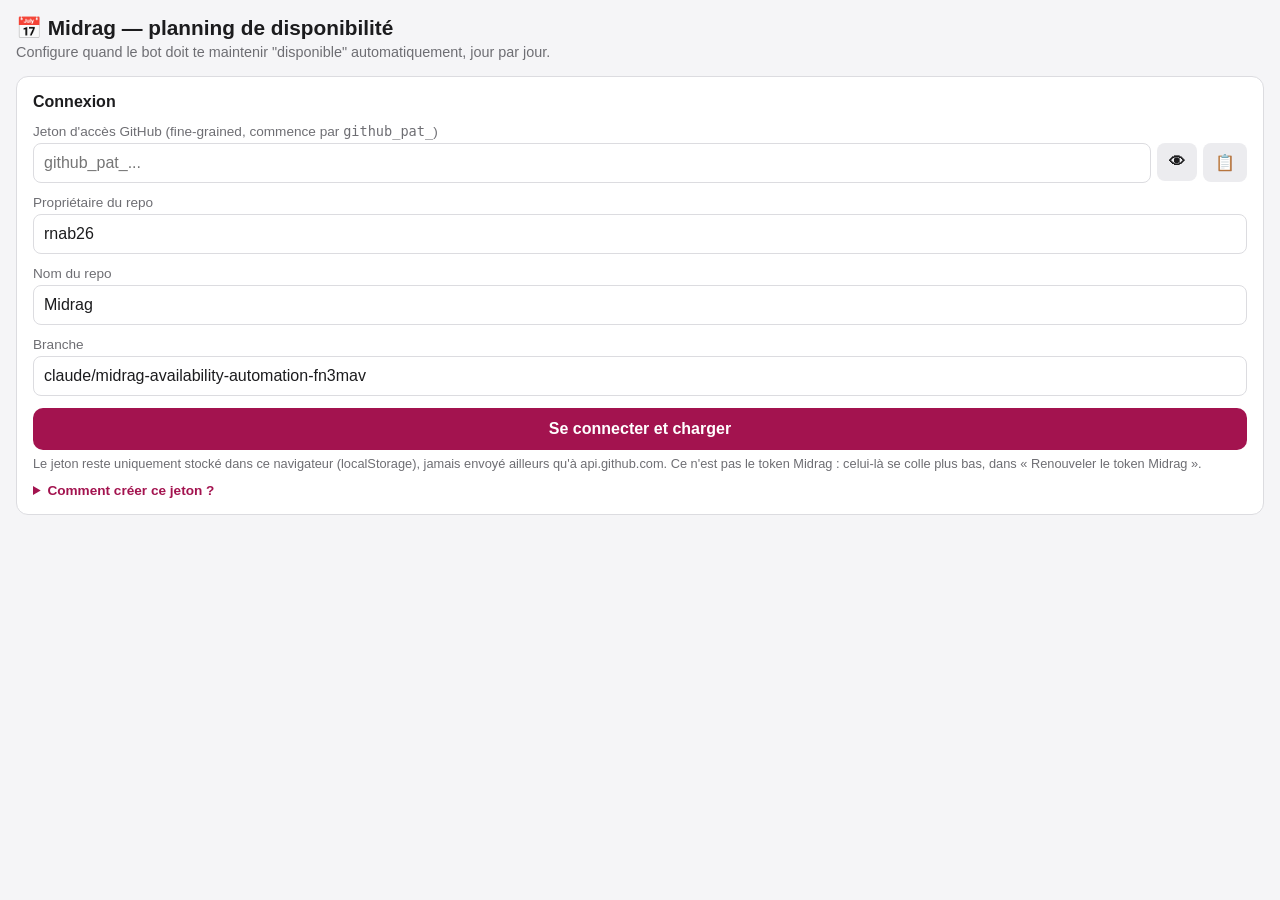
==== docs/index.html @ c4e36874 "Nommer la confusion entre les deux jetons du projet Le token Midrag collé dans le champ du jeton Git" ====
<!doctype html>
<html lang="fr">
<head>
<meta charset="utf-8">
<meta name="viewport" content="width=device-width, initial-scale=1">
<title>Midrag — planning de disponibilité</title>
<style>
  :root {
    --bg: #f5f5f7;
    --card: #ffffff;
    --text: #1c1c1e;
    --muted: #6e6e73;
    --border: #dcdce0;
    --accent: #a3134f;
    --accent-dark: #7d0e3d;
    --ok: #1e7e34;
    --err: #b3261e;
    --today-bg: #fdeef4;
  }
  * { box-sizing: border-box; }
  body {
    margin: 0;
    font-family: -apple-system, BlinkMacSystemFont, "Segoe UI", Roboto, Arial, sans-serif;
    background: var(--bg);
    color: var(--text);
    padding: 16px;
    padding-bottom: 64px;
  }
  h1 {
    font-size: 1.3rem;
    margin: 0 0 4px;
  }
  .sub {
    color: var(--muted);
    font-size: 0.9rem;
    margin-bottom: 16px;
  }
  .card {
    background: var(--card);
    border: 1px solid var(--border);
    border-radius: 12px;
    padding: 16px;
    margin-bottom: 16px;
  }
  .card h2 {
    font-size: 1rem;
    margin: 0 0 12px;
  }
  label {
    display: block;
    font-size: 0.85rem;
    color: var(--muted);
    margin-bottom: 4px;
  }
  input[type=text], input[type=password], input[type=number], select {
    width: 100%;
    padding: 10px;
    border: 1px solid var(--border);
    border-radius: 8px;
    font-size: 1rem;
    margin-bottom: 12px;
    background: #fff;
    color: var(--text);
  }
  .pat-row {
    display: flex;
    gap: 6px;
    align-items: flex-start;
  }
  .pat-row input { flex: 1; margin-bottom: 12px; }
  .pat-btn {
    background: #ececef;
    color: var(--text);
    width: auto;
    padding: 10px 12px;
    border-radius: 8px;
    font-size: 1rem;
    flex-shrink: 0;
  }
  button {
    appearance: none;
    border: none;
    border-radius: 10px;
    padding: 12px 18px;
    font-size: 1rem;
    font-weight: 600;
    cursor: pointer;
  }
  .btn-primary {
    background: var(--accent);
    color: #fff;
    width: 100%;
  }
  .btn-primary:active { background: var(--accent-dark); }
  .btn-secondary {
    background: #ececef;
    color: var(--text);
    width: 100%;
  }
  .btn-primary:disabled, .btn-secondary:disabled {
    opacity: 0.5;
  }
  .date-block {
    border-top: 1px solid var(--border);
    padding: 10px 4px;
  }
  .date-block.today { background: var(--today-bg); border-radius: 8px; }
  .date-label {
    font-weight: 600;
    font-size: 0.9rem;
    margin-bottom: 6px;
  }
  .date-label .badge-today {
    display: inline-block;
    font-size: 0.7rem;
    font-weight: 700;
    color: var(--accent);
    margin-left: 4px;
  }
  .slot-row {
    display: flex;
    flex-wrap: wrap;
    align-items: center;
    gap: 8px;
    margin-bottom: 6px;
  }
  .slot-row select { margin-bottom: 0; padding: 8px; font-size: 0.85rem; flex: 1 1 150px; }
  .slot-row .times { display: none; flex-direction: column; gap: 4px; flex: 1 1 190px; }
  .slot-row .times.active { display: flex; }
  .slot-row .time-inputs { display: flex; gap: 6px; }
  .slot-row .times input[type=time] { width: 100%; padding: 8px; margin-bottom: 0; font-size: 0.85rem; }
  .full-day-label {
    display: flex;
    align-items: center;
    gap: 6px;
    font-size: 0.8rem;
    color: var(--muted);
  }
  .full-day-label input { width: auto; margin: 0; }
  .remove-slot-btn {
    background: none;
    border: none;
    color: var(--muted);
    font-size: 1.1rem;
    padding: 4px 8px;
    width: auto;
  }
  .remove-slot-btn:disabled { visibility: hidden; }
  .add-slot-btn {
    background: none;
    border: 1px dashed var(--border);
    color: var(--accent);
    font-size: 0.8rem;
    padding: 6px 10px;
    width: auto;
    border-radius: 8px;
  }
  .status {
    font-size: 0.9rem;
    margin-top: 10px;
    padding: 10px;
    border-radius: 8px;
    display: none;
  }
  .status.show { display: block; }
  .status.ok { background: #e6f4ea; color: var(--ok); }
  .status.err { background: #fbe9e7; color: var(--err); }
  .status.pending { background: #eef1f3; color: var(--muted); }
  details { font-size: 0.85rem; color: var(--muted); }
  summary { cursor: pointer; color: var(--accent); font-weight: 600; }
  .hint { font-size: 0.8rem; color: var(--muted); margin-top: 6px; margin-bottom: 12px; }
  .state-line {
    display: flex;
    justify-content: space-between;
    align-items: baseline;
    gap: 12px;
    padding: 8px 0;
    border-bottom: 1px solid var(--border);
    font-size: 0.9rem;
  }
  .state-line:last-of-type { border-bottom: none; }
  .state-line .k { color: var(--muted); }
  .state-line .v { font-weight: 600; text-align: right; }
  .v.ok { color: var(--ok); }
  .v.err { color: var(--err); }
  .v.warn { color: #b26a00; }
  .banner {
    background: #fbe9e7;
    color: var(--err);
    border-radius: 8px;
    padding: 12px;
    font-size: 0.9rem;
    margin-bottom: 12px;
  }
  .banner a { color: inherit; }
</style>
</head>
<body>

<h1>📅 Midrag — planning de disponibilité</h1>
<div class="sub">Configure quand le bot doit te maintenir "disponible" automatiquement, jour par jour.</div>

<div class="card" id="auth-card">
  <h2>Connexion</h2>
  <label for="pat">Jeton d'accès GitHub (fine-grained, commence par <code>github_pat_</code>)</label>
  <div class="pat-row">
    <input type="password" id="pat" placeholder="github_pat_..." autocomplete="off">
    <button type="button" class="pat-btn" id="pat-toggle" title="Afficher/masquer">👁</button>
    <button type="button" class="pat-btn" id="pat-copy" title="Copier">📋</button>
  </div>
  <label for="owner">Propriétaire du repo</label>
  <input type="text" id="owner" value="rnab26">
  <label for="repo">Nom du repo</label>
  <input type="text" id="repo" value="Midrag">
  <label for="branch">Branche</label>
  <input type="text" id="branch" value="claude/midrag-availability-automation-fn3mav">
  <div class="hint" id="pat-warning" style="display:none;color:var(--err);"></div>
  <button class="btn-primary" id="connect-btn">Se connecter et charger</button>
  <div class="hint">Le jeton reste uniquement stocké dans ce navigateur (localStorage), jamais envoyé ailleurs qu'à api.github.com. Ce n'est pas le token Midrag : celui-là se colle plus bas, dans « Renouveler le token Midrag ».</div>
  <details>
    <summary>Comment créer ce jeton ?</summary>
    <p>GitHub → ton avatar → Settings → Developer settings → Personal access tokens → Fine-grained tokens → Generate new token.</p>
    <p>Repository access : seulement "Midrag". Permissions, toutes en <strong>Read and write</strong> : <strong>Contents</strong> (planning), <strong>Secrets</strong> (renouvellement du token Midrag), <strong>Actions</strong> (exécutions), <strong>Issues</strong> (état du bot) et <strong>Workflows</strong> (fréquence). Copie le jeton généré et colle-le ici.</p>
    <p>Sur un jeton déjà créé, les permissions se modifient sans changer sa valeur : <a href="https://github.com/settings/personal-access-tokens" target="_blank" rel="noopener">liste des fine-grained tokens</a> → ton jeton → section <em>Repository permissions</em> → <em>Update token</em>.</p>
  </details>
</div>

<div class="card" id="state-card" style="display:none;">
  <h2>État du bot</h2>
  <div id="state-banner" class="banner" style="display:none;"></div>
  <div class="state-line"><span class="k">Dernière exécution</span><span class="v" id="state-run">…</span></div>
  <div class="state-line"><span class="k">Token Midrag</span><span class="v" id="state-token">…</span></div>
  <button class="btn-secondary" id="refresh-state-btn" style="margin-top:12px;">Rafraîchir l'état</button>
</div>

<div class="card" id="token-card" style="display:none;">
  <h2>Renouveler le token Midrag</h2>
  <div class="hint" style="margin-top:0;">Le token Midrag dure quelques semaines. Quand il expire, le bot s'arrête de lui-même et ouvre une alerte. Colle ici le token frais : il est chiffré dans ce navigateur puis envoyé directement dans le secret GitHub — il n'est jamais écrit dans le repo, ni conservé sur cette page.</div>
  <label for="midrag-token">Nouveau token Midrag</label>
  <div class="pat-row">
    <input type="password" id="midrag-token" placeholder="eyJhbGciOi..." autocomplete="off">
    <button type="button" class="pat-btn" id="midrag-token-toggle" title="Afficher/masquer">👁</button>
  </div>
  <div class="hint" id="midrag-token-preview"></div>
  <button class="btn-primary" id="save-token-btn">Enregistrer le token et tester</button>
  <div class="hint" style="margin-top:10px;">Pas de token sous la main ? <a href="token.html">Récupérer un token depuis ton téléphone</a> — sans outils développeur.</div>
  <details>
    <summary>Où trouver ce token ?</summary>
    <p>Le plus simple, surtout au téléphone : <a href="token.html">la page de récupération</a>. Elle installe un favori qui rejoue la connexion Midrag (identifiants + code reçu par SMS) directement dans le site, et t'affiche le token.</p>
    <p>À la main : connecte-toi sur <strong>bizn.midrag.co.il</strong> (téléphone + n° d'entreprise + code SMS) avec les outils développeur ouverts (F12) → onglet <em>Network</em>, filtre <em>Fetch/XHR</em> → requête <code>Token</code> → onglet <em>Response</em> → copie la valeur de <code>data.token</code> (elle commence par <code>eyJ</code>). Procédure détaillée dans le README.</p>
    <p>Le jeton GitHub ci-dessus doit avoir la permission <strong>Secrets: Read and write</strong> pour que ce bouton fonctionne, et <strong>Issues: Read and write</strong> + <strong>Actions: Read and write</strong> pour l'état ci-dessus.</p>
  </details>
  <div class="status" id="token-status"></div>
</div>

<div class="card" id="schedule-card" style="display:none;">
  <h2>Calendrier de disponibilité</h2>
  <div class="hint" style="margin-top:0;">Tu peux ajouter plusieurs créneaux sur une même journée (ex: 10h-14h puis 18h-21h) avec "+ Ajouter un créneau". En dehors des créneaux configurés, le bot ne touche à rien — Midrag applique alors sa propre expiration automatique (voir l'explication dans le chat).</div>
  <div id="dates-list"></div>
  <button class="btn-secondary" id="more-btn" style="margin-top:12px;">+ Voir 7 jours de plus</button>

  <label for="sector" style="margin-top:16px;">Secteur Midrag (sectorId)</label>
  <input type="number" id="sector" value="21">

  <label for="cadence">Fréquence de réactualisation</label>
  <select id="cadence">
    <option value="5">Toutes les 5 minutes</option>
    <option value="10">Toutes les 10 minutes</option>
    <option value="15" selected>Toutes les 15 minutes</option>
    <option value="20">Toutes les 20 minutes</option>
    <option value="30">Toutes les 30 minutes</option>
    <option value="45">Toutes les 45 minutes</option>
    <option value="60">Toutes les heures</option>
  </select>
  <div class="hint">Doit rester bien en dessous d'1h (l'expiration de "disponible maintenant"). 15 min laisse une bonne marge ; 45/60 min laissent moins de marge en cas de délai GitHub.</div>

  <label for="alert-days">Prévenir avant l'expiration du token</label>
  <select id="alert-days">
    <option value="1">1 jour avant</option>
    <option value="2">2 jours avant</option>
    <option value="3" selected>3 jours avant</option>
    <option value="5">5 jours avant</option>
    <option value="7">7 jours avant</option>
  </select>
  <div class="hint">À partir de ce délai, le bot ouvre une issue d'avertissement — une seule, refermée toute seule dès que le token est renouvelé. Sans ça, tu n'es prévenu qu'une fois la disponibilité déjà tombée.</div>

  <button class="btn-primary" id="save-btn">Enregistrer le planning</button>
  <button class="btn-secondary" id="run-btn" style="margin-top:8px;">Lancer une exécution maintenant</button>

  <div class="status" id="status"></div>
</div>

<script>
const DAY_NAMES = ["Dimanche", "Lundi", "Mardi", "Mercredi", "Jeudi", "Vendredi", "Samedi"];
const MONTH_NAMES = ["janvier", "février", "mars", "avril", "mai", "juin", "juillet", "août", "septembre", "octobre", "novembre", "décembre"];
const MODES = [
  { value: "", label: "— Ne rien faire —" },
  { value: "now", label: "Disponible maintenant" },
  { value: "today", label: "Disponible aujourd'hui" },
  { value: "tomorrow", label: "Disponible demain" },
  { value: "unavailable", label: "Pas disponible" },
];
const CONFIG_PATH = "midrag_bot/config.yaml";
const DEFAULT_ALERT_DAYS = "3";
const WORKFLOW_PATH = ".github/workflows/midrag-availability.yml";
const INITIAL_DAYS = 14;
const EXTEND_DAYS = 7;

const $ = (id) => document.getElementById(id);
const statusEl = $("status");
let visibleDates = [];

function setStatus(kind, msg) {
  statusEl.className = "status show " + kind;
  statusEl.textContent = msg;
}

function todayJerusalem() {
  return new Intl.DateTimeFormat("en-CA", { timeZone: "Asia/Jerusalem" }).format(new Date());
}

function addDaysStr(dateStr, n) {
  const [y, m, d] = dateStr.split("-").map(Number);
  const dt = new Date(Date.UTC(y, m - 1, d));
  dt.setUTCDate(dt.getUTCDate() + n);
  return dt.toISOString().slice(0, 10);
}

function formatDateLabel(dateStr) {
  const [y, m, d] = dateStr.split("-").map(Number);
  const dt = new Date(Date.UTC(y, m - 1, d));
  return `${DAY_NAMES[dt.getUTCDay()]} ${d} ${MONTH_NAMES[m - 1]}`;
}

function apiBase() {
  return `https://api.github.com/repos/${$("owner").value.trim()}/${$("repo").value.trim()}`;
}

async function ghGet(path) {
  const branch = $("branch").value.trim();
  const cacheBust = Date.now();
  const res = await fetch(`${apiBase()}/contents/${path}?ref=${encodeURIComponent(branch)}&_=${cacheBust}`, {
    cache: "no-store",
    headers: {
      Authorization: `Bearer ${$("pat").value.trim()}`,
      Accept: "application/vnd.github+json",
    },
  });
  if (!res.ok) throw new Error(`Lecture ${path} a échoué (${res.status})`);
  const json = await res.json();
  const content = decodeURIComponent(escape(atob(json.content.replace(/\n/g, ""))));
  return { content, sha: json.sha };
}

async function ghPut(path, content, sha, message) {
  const branch = $("branch").value.trim();
  const res = await fetch(`${apiBase()}/contents/${path}`, {
    method: "PUT",
    headers: {
      Authorization: `Bearer ${$("pat").value.trim()}`,
      Accept: "application/vnd.github+json",
      "Content-Type": "application/json",
    },
    body: JSON.stringify({
      message,
      content: btoa(unescape(encodeURIComponent(content))),
      sha,
      branch,
    }),
  });
  if (!res.ok) {
    const body = await res.text();
    throw new Error(`Écriture ${path} a échoué (${res.status}): ${body}`);
  }
  return res.json();
}

function updateRemoveButtons(dateBlock) {
  const rows = dateBlock.querySelectorAll(".slot-row");
  rows.forEach(r => {
    r.querySelector(".remove-slot-btn").disabled = rows.length <= 1;
  });
}

function addSlot(dateBlock, data) {
  const slots = dateBlock.querySelector(".slots");
  const slot = document.createElement("div");
  slot.className = "slot-row";
  slot.innerHTML = `
    <select class="mode-select">
      ${MODES.map(m => `<option value="${m.value}">${m.label}</option>`).join("")}
    </select>
    <div class="times">
      <label class="full-day-label">
        <input type="checkbox" class="full-day-check">
        Toute la journée
      </label>
      <div class="time-inputs">
        <input type="time" class="start-input" value="08:00">
        <input type="time" class="end-input" value="20:00">
      </div>
    </div>
    <button type="button" class="remove-slot-btn" title="Supprimer ce créneau">✕</button>
  `;
  slots.appendChild(slot);

  const select = slot.querySelector(".mode-select");
  const times = slot.querySelector(".times");
  const fullDay = slot.querySelector(".full-day-check");
  const timeInputs = slot.querySelector(".time-inputs");
  const removeBtn = slot.querySelector(".remove-slot-btn");

  select.addEventListener("change", () => {
    times.classList.toggle("active", select.value !== "");
  });
  fullDay.addEventListener("change", () => {
    timeInputs.style.display = fullDay.checked ? "none" : "flex";
  });
  removeBtn.addEventListener("click", () => {
    slot.remove();
    updateRemoveButtons(dateBlock);
  });

  if (data) {
    select.value = data.mode;
    slot.querySelector(".start-input").value = data.start;
    slot.querySelector(".end-input").value = data.end;
    times.classList.add("active");
    const isFullDay = data.start === "00:00" && data.end === "23:59";
    fullDay.checked = isFullDay;
    timeInputs.style.display = isFullDay ? "none" : "flex";
  }

  updateRemoveButtons(dateBlock);
}

function addDateBlock(dateStr) {
  const list = $("dates-list");
  const block = document.createElement("div");
  block.className = "date-block" + (dateStr === todayJerusalem() ? " today" : "");
  block.dataset.date = dateStr;
  const todayBadge = dateStr === todayJerusalem() ? '<span class="badge-today">AUJOURD\'HUI</span>' : "";
  block.innerHTML = `
    <div class="date-label">${formatDateLabel(dateStr)}${todayBadge}</div>
    <div class="slots"></div>
    <button type="button" class="add-slot-btn">+ Ajouter un créneau</button>
  `;
  list.appendChild(block);
  addSlot(block, null);
  block.querySelector(".add-slot-btn").addEventListener("click", () => addSlot(block, null));
}

function appendDates(count) {
  let next = visibleDates.length ? addDaysStr(visibleDates[visibleDates.length - 1], 1) : todayJerusalem();
  for (let i = 0; i < count; i++) {
    addDateBlock(next);
    visibleDates.push(next);
    next = addDaysStr(next, 1);
  }
}

function ensureDateVisible(dateStr) {
  let guard = 0;
  while (visibleDates.length && dateStr > visibleDates[visibleDates.length - 1] && guard < 500) {
    appendDates(EXTEND_DAYS);
    guard++;
  }
}

function parseConfig(yamlText) {
  const sectorMatch = yamlText.match(/sector_id:\s*(\d+)/);
  if (sectorMatch) $("sector").value = sectorMatch[1];

  const alertMatch = yamlText.match(/token_alert_days:\s*(\d+)/);
  $("alert-days").value = alertMatch && $("alert-days").querySelector(`option[value="${alertMatch[1]}"]`)
    ? alertMatch[1]
    : DEFAULT_ALERT_DAYS;

  const windowRe = /-\s*date:\s*"([^"]*)"\s*\n\s*start:\s*"([^"]*)"\s*\n\s*end:\s*"([^"]*)"\s*\n\s*mode:\s*"([^"]*)"/g;
  const byDate = {};
  let m;
  while ((m = windowRe.exec(yamlText)) !== null) {
    const d = m[1];
    if (!byDate[d]) byDate[d] = [];
    byDate[d].push({ start: m[2], end: m[3], mode: m[4] });
  }

  for (const dateStr of Object.keys(byDate)) ensureDateVisible(dateStr);

  document.querySelectorAll(".date-block").forEach(block => {
    const entries = byDate[block.dataset.date];
    block.querySelector(".slots").innerHTML = "";
    if (entries && entries.length) {
      entries.forEach(e => addSlot(block, e));
    } else {
      addSlot(block, null);
    }
  });
}

function parseCadence(workflowText) {
  const stepMatch = workflowText.match(/cron:\s*"\*\/(\d+) \* \* \* \*"/);
  if (stepMatch) { $("cadence").value = stepMatch[1]; return; }
  if (/cron:\s*"0 \* \* \* \*"/.test(workflowText)) { $("cadence").value = "60"; }
}

function cronForCadence(minutes) {
  return minutes === "60" ? "0 * * * *" : `*/${minutes} * * * *`;
}

function replaceCadence(workflowText, minutes) {
  return workflowText.replace(
    /cron:\s*"(\*\/\d+ \* \* \* \*|0 \* \* \* \*)"/,
    `cron: "${cronForCadence(minutes)}"`
  );
}

function buildConfigYaml() {
  const sectorId = $("sector").value.trim() || "21";
  const lines = [
    "# Configuration du bot de disponibilité Midrag",
    "# Généré par la page docs/index.html — modifie via cette page plutôt qu'à la main.",
    "",
    'timezone: "Asia/Jerusalem"',
    "",
    `sector_id: ${sectorId}`,
    "",
    "# Combien de jours avant l'expiration du token Midrag une issue",
    "# d'avertissement est ouverte (réglable depuis la page de configuration).",
    `token_alert_days: ${$("alert-days").value || DEFAULT_ALERT_DAYS}`,
    "",
    "schedule:",
  ];
  let any = false;
  document.querySelectorAll(".date-block").forEach(block => {
    const date = block.dataset.date;
    block.querySelectorAll(".slot-row").forEach(slot => {
      const mode = slot.querySelector(".mode-select").value;
      if (!mode) return;
      any = true;
      const fullDay = slot.querySelector(".full-day-check").checked;
      const start = fullDay ? "00:00" : (slot.querySelector(".start-input").value || "00:00");
      const end = fullDay ? "23:59" : (slot.querySelector(".end-input").value || "23:59");
      lines.push(`  - date: "${date}"`);
      lines.push(`    start: "${start}"`);
      lines.push(`    end: "${end}"`);
      lines.push(`    mode: "${mode}"`);
    });
  });
  if (!any) lines.push("  []");
  return lines.join("\n") + "\n";
}

// Les deux jetons du projet se confondent facilement: le jeton GitHub
// commence par github_pat_ (ou ghp_ pour un jeton classique), le token
// Midrag est un JWT (eyJ...). Coller l'un à la place de l'autre donnait un
// « 401 » incompréhensible — autant nommer l'erreur.
const looksLikeJwt = (v) => /^eyJ[\w-]*\./.test(v);
const looksLikeGithubToken = (v) => /^(github_pat_|ghp_|gho_|ghu_|ghs_|ghr_)/.test(v);

const PAT_IS_MIDRAG = "Le champ « Jeton d'accès GitHub » contient un token Midrag (eyJ…). Remets-y ton jeton GitHub (github_pat_…) — le token Midrag se colle plus bas, dans « Renouveler le token Midrag ».";

function patProblem() {
  const value = $("pat").value.trim();
  if (!value) return "Colle ton jeton GitHub dans la carte « Connexion ».";
  if (looksLikeJwt(value)) return PAT_IS_MIDRAG;
  if (!looksLikeGithubToken(value)) return "Le champ « Jeton d'accès GitHub » ne ressemble pas à un jeton GitHub : il devrait commencer par github_pat_.";
  return null;
}

function renderPatWarning() {
  const el = $("pat-warning");
  const value = $("pat").value.trim();
  const problem = value ? patProblem() : null;
  el.textContent = problem || "";
  el.style.display = problem ? "block" : "none";
}

async function loadAll() {
  const problem = patProblem();
  if (problem) { setStatus("err", problem); return; }
  setStatus("pending", "Chargement…");
  try {
    const [cfg, wf] = await Promise.all([ghGet(CONFIG_PATH), ghGet(WORKFLOW_PATH)]);
    parseConfig(cfg.content);
    parseCadence(wf.content);
    $("schedule-card").style.display = "block";
    $("token-card").style.display = "block";
    setStatus("ok", "Planning actuel chargé.");
    refreshState();
    localStorage.setItem("midrag_pat", $("pat").value.trim());
    localStorage.setItem("midrag_owner", $("owner").value.trim());
    localStorage.setItem("midrag_repo", $("repo").value.trim());
    localStorage.setItem("midrag_branch", $("branch").value.trim());
  } catch (e) {
    setStatus("err", e.message);
  }
}

async function saveAll() {
  setStatus("pending", "Enregistrement…");
  $("save-btn").disabled = true;
  try {
    const cfg = await ghGet(CONFIG_PATH);
    await ghPut(CONFIG_PATH, buildConfigYaml(), cfg.sha, "Update schedule via config page");

    const wf = await ghGet(WORKFLOW_PATH);
    const newWf = replaceCadence(wf.content, $("cadence").value);
    if (newWf !== wf.content) {
      await ghPut(WORKFLOW_PATH, newWf, wf.sha, "Update refresh cadence via config page");
    }
    setStatus("ok", "Planning enregistré ✔");
  } catch (e) {
    setStatus("err", e.message);
  } finally {
    $("save-btn").disabled = false;
  }
}

async function runNow() {
  setStatus("pending", "Déclenchement du workflow…");
  $("run-btn").disabled = true;
  try {
    const branch = $("branch").value.trim();
    const res = await fetch(`${apiBase()}/actions/workflows/midrag-availability.yml/dispatches`, {
      method: "POST",
      headers: {
        Authorization: `Bearer ${$("pat").value.trim()}`,
        Accept: "application/vnd.github+json",
        "Content-Type": "application/json",
      },
      body: JSON.stringify({ ref: branch }),
    });
    if (!res.ok) throw new Error(`Échec du déclenchement (${res.status}) — vérifie que le jeton a le scope Actions: Read and write.`);
    setStatus("ok", "Exécution déclenchée ✔ (voir l'onglet Actions du repo dans ~30s)");
  } catch (e) {
    setStatus("err", e.message);
  } finally {
    $("run-btn").disabled = false;
  }
}

// ---------------------------------------------------------------------------
// État du bot : dernière exécution, alerte ouverte, expiration du token Midrag.
// Le job Actions reste vert même quand le bot est bloqué (sinon GitHub envoyait
// un mail par exécution) — c'est donc ici et dans l'issue de suivi que le
// problème doit se voir.
// ---------------------------------------------------------------------------
const ISSUE_TITLE = "⚠️ Bot Midrag : la disponibilité n'est plus maintenue";

function ghHeaders() {
  return {
    Authorization: `Bearer ${$("pat").value.trim()}`,
    Accept: "application/vnd.github+json",
  };
}

function decodeJwtExpiry(token) {
  try {
    const payload = JSON.parse(atob(token.split(".")[1].replace(/-/g, "+").replace(/_/g, "/")));
    if (!payload.exp) return null;
    return new Date(payload.exp * 1000);
  } catch (e) {
    return null;
  }
}

function formatDateTime(d) {
  return new Intl.DateTimeFormat("fr-FR", {
    timeZone: "Asia/Jerusalem", day: "2-digit", month: "2-digit",
    hour: "2-digit", minute: "2-digit",
  }).format(d);
}

function relativeAge(d) {
  const mins = Math.round((Date.now() - d.getTime()) / 60000);
  if (mins < 1) return "à l'instant";
  if (mins < 60) return `il y a ${mins} min`;
  const hours = Math.round(mins / 60);
  if (hours < 24) return `il y a ${hours} h`;
  return `il y a ${Math.round(hours / 24)} j`;
}

function setStateLine(id, text, kind) {
  const el = $(id);
  el.textContent = text;
  el.className = "v" + (kind ? " " + kind : "");
}

function renderTokenExpiry() {
  const stored = localStorage.getItem("midrag_token_exp");
  if (!stored) {
    setStateLine("state-token", "expiration inconnue", "warn");
    return;
  }
  const exp = new Date(stored);
  const days = Math.floor((exp.getTime() - Date.now()) / 86400000);
  if (days < 0) {
    setStateLine("state-token", `expiré le ${formatDateTime(exp)}`, "err");
  } else if (days <= 3) {
    setStateLine("state-token", `expire le ${formatDateTime(exp)} (dans ${days} j)`, "warn");
  } else {
    setStateLine("state-token", `valide jusqu'au ${formatDateTime(exp)}`, "ok");
  }
}

async function refreshState() {
  $("state-card").style.display = "block";
  renderTokenExpiry();

  try {
    const res = await fetch(
      `${apiBase()}/actions/workflows/midrag-availability.yml/runs?per_page=1&_=${Date.now()}`,
      { cache: "no-store", headers: ghHeaders() }
    );
    if (!res.ok) throw new Error(`${res.status}`);
    const run = (await res.json()).workflow_runs[0];
    if (!run) {
      setStateLine("state-run", "aucune exécution", "warn");
    } else {
      const at = new Date(run.run_started_at);
      const done = run.status === "completed";
      const ok = run.conclusion === "success";
      setStateLine(
        "state-run",
        `${done ? (ok ? "réussie" : "en échec") : "en cours"} · ${formatDateTime(at)} (${relativeAge(at)})`,
        done ? (ok ? "ok" : "err") : "warn"
      );
    }
  } catch (e) {
    setStateLine("state-run", "illisible — le jeton a besoin de « Actions: Read »", "warn");
  }

  const banner = $("state-banner");
  try {
    const res = await fetch(`${apiBase()}/issues?state=open&per_page=100&_=${Date.now()}`,
                            { cache: "no-store", headers: ghHeaders() });
    if (!res.ok) throw new Error(`${res.status}`);
    const alert = (await res.json()).find(i => i.title === ISSUE_TITLE && !i.pull_request);
    if (alert) {
      banner.style.display = "block";
      banner.innerHTML = "⚠️ <strong>Le bot ne maintient plus ta disponibilité.</strong> " +
        `Renouvelle le token ci-dessous. <a href="${alert.html_url}" target="_blank" rel="noopener">Voir le détail</a>`;
    } else {
      banner.style.display = "none";
    }
  } catch (e) {
    banner.style.display = "none";
  }
}

// ---------------------------------------------------------------------------
// Renouvellement du token Midrag : chiffrement libsodium "sealed box" dans le
// navigateur, puis écriture directe du secret GitHub — pour éviter de passer
// par les réglages GitHub depuis un téléphone à chaque expiration.
// ---------------------------------------------------------------------------
const SODIUM_SCRIPTS = [
  "https://cdn.jsdelivr.net/npm/libsodium@0.7.15/dist/modules/libsodium.js",
  "https://cdn.jsdelivr.net/npm/libsodium-wrappers@0.7.15/dist/modules/libsodium-wrappers.js",
];

function loadScript(src) {
  return new Promise((resolve, reject) => {
    const el = document.createElement("script");
    el.src = src;
    el.onload = resolve;
    el.onerror = () => reject(new Error("Chargement de la librairie de chiffrement impossible — vérifie ta connexion."));
    document.head.appendChild(el);
  });
}

async function ensureSodium() {
  if (typeof sodium === "undefined") {
    for (const src of SODIUM_SCRIPTS) await loadScript(src);
  }
  await sodium.ready;
  return sodium;
}

function setTokenStatus(kind, msg) {
  const el = $("token-status");
  el.className = "status show " + kind;
  el.textContent = msg;
}

async function saveMidragToken() {
  const token = $("midrag-token").value.trim();
  if (!token) {
    setTokenStatus("err", "Colle d'abord le token Midrag.");
    return;
  }
  if (looksLikeGithubToken(token)) {
    setTokenStatus("err", "Ça, c'est ton jeton GitHub — il va dans la carte « Connexion », tout en haut. Ici on attend le token Midrag (il commence par eyJ).");
    return;
  }
  const patIssue = patProblem();
  if (patIssue) { setTokenStatus("err", patIssue); return; }
  const exp = decodeJwtExpiry(token);
  if (!exp) {
    setTokenStatus("err", "Ce texte n'est pas un token Midrag valide (impossible d'y lire une date d'expiration).");
    return;
  }
  if (exp.getTime() <= Date.now()) {
    setTokenStatus("err", `Ce token est déjà expiré (${formatDateTime(exp)}). Reconnecte-toi à Midrag pour en obtenir un neuf.`);
    return;
  }

  $("save-token-btn").disabled = true;
  setTokenStatus("pending", "Chiffrement et envoi…");
  try {
    const s = await ensureSodium();
    const keyRes = await fetch(`${apiBase()}/actions/secrets/public-key`, { headers: ghHeaders() });
    if (keyRes.status === 401) {
      throw new Error("GitHub a refusé le jeton (401) : il est invalide, révoqué ou expiré. Vérifie le champ « Jeton d'accès GitHub » de la carte « Connexion » (👁 pour l'afficher) — il doit commencer par github_pat_.");
    }
    if (keyRes.status === 403 || keyRes.status === 404) {
      throw new Error("Le jeton GitHub n'a pas la permission « Secrets: Read and write » — ajoute-la au jeton (Settings → Developer settings → Fine-grained tokens → ton jeton → Repository permissions → Secrets → Read and write → Update token), puis réessaie.");
    }
    if (!keyRes.ok) throw new Error(`Clé publique du repo illisible (${keyRes.status})`);
    const { key, key_id } = await keyRes.json();

    const sealed = s.crypto_box_seal(
      s.from_string(token),
      s.from_base64(key, s.base64_variants.ORIGINAL)
    );
    const putRes = await fetch(`${apiBase()}/actions/secrets/MIDRAG_TOKEN`, {
      method: "PUT",
      headers: Object.assign(ghHeaders(), { "Content-Type": "application/json" }),
      body: JSON.stringify({
        encrypted_value: s.to_base64(sealed, s.base64_variants.ORIGINAL),
        key_id,
      }),
    });
    if (!putRes.ok) {
      throw new Error(putRes.status === 403 || putRes.status === 404
        ? "Écriture du secret refusée : le jeton GitHub peut lire les secrets mais pas les écrire — mets la permission « Secrets » sur Read and write."
        : `Écriture du secret refusée (${putRes.status})`);
    }

    // Seule la date d'expiration est conservée ici, jamais le token lui-même.
    localStorage.setItem("midrag_token_exp", exp.toISOString());
    $("midrag-token").value = "";
    $("midrag-token-preview").textContent = "";
    renderTokenExpiry();

    setTokenStatus("pending", "Token enregistré ✔ — exécution de test en cours…");
    const runRes = await fetch(`${apiBase()}/actions/workflows/midrag-availability.yml/dispatches`, {
      method: "POST",
      headers: Object.assign(ghHeaders(), { "Content-Type": "application/json" }),
      body: JSON.stringify({ ref: $("branch").value.trim() }),
    });
    if (!runRes.ok) {
      setTokenStatus("ok", `Token enregistré ✔ (valide jusqu'au ${formatDateTime(exp)}). Le test automatique n'a pas pu être lancé — le bot reprendra de lui-même au prochain quart d'heure.`);
      return;
    }
    setTimeout(refreshState, 25000);
    setTokenStatus("ok", `Token enregistré ✔ (valide jusqu'au ${formatDateTime(exp)}). Test lancé — l'état se met à jour dans ~30 s.`);
  } catch (e) {
    setTokenStatus("err", e.message);
  } finally {
    $("save-token-btn").disabled = false;
  }
}

appendDates(INITIAL_DAYS);

const savedPat = localStorage.getItem("midrag_pat");
if (savedPat) {
  $("pat").value = savedPat;
  $("owner").value = localStorage.getItem("midrag_owner") || $("owner").value;
  $("repo").value = localStorage.getItem("midrag_repo") || $("repo").value;
  $("branch").value = localStorage.getItem("midrag_branch") || $("branch").value;
  loadAll();
}

renderPatWarning();
$("pat").addEventListener("input", renderPatWarning);

$("connect-btn").addEventListener("click", loadAll);
$("save-btn").addEventListener("click", saveAll);
$("run-btn").addEventListener("click", runNow);
$("more-btn").addEventListener("click", () => appendDates(EXTEND_DAYS));
$("refresh-state-btn").addEventListener("click", refreshState);
$("save-token-btn").addEventListener("click", saveMidragToken);

$("midrag-token-toggle").addEventListener("click", () => {
  const f = $("midrag-token");
  f.type = f.type === "password" ? "text" : "password";
});

// Retour immédiat sur la validité du token collé, avant même de l'envoyer.
$("midrag-token").addEventListener("input", () => {
  const v = $("midrag-token").value.trim();
  const preview = $("midrag-token-preview");
  if (!v) { preview.textContent = ""; return; }
  if (looksLikeGithubToken(v)) {
    preview.textContent = "⚠️ Ça, c'est ton jeton GitHub — il va dans la carte « Connexion », tout en haut.";
    return;
  }
  const exp = decodeJwtExpiry(v);
  if (!exp) preview.textContent = "⚠️ Ce texte ne ressemble pas à un token Midrag.";
  else if (exp.getTime() <= Date.now()) preview.textContent = `⚠️ Token déjà expiré (${formatDateTime(exp)}).`;
  else preview.textContent = `✔ Token valide jusqu'au ${formatDateTime(exp)}.`;
});

$("pat-toggle").addEventListener("click", () => {
  const pat = $("pat");
  pat.type = pat.type === "password" ? "text" : "password";
});

$("pat-copy").addEventListener("click", async () => {
  const btn = $("pat-copy");
  try {
    await navigator.clipboard.writeText($("pat").value);
    const original = btn.textContent;
    btn.textContent = "✔";
    setTimeout(() => { btn.textContent = original; }, 1200);
  } catch (e) {
    setStatus("err", "Copie impossible sur ce navigateur — sélectionne et copie manuellement le texte.");
  }
});
</script>

</body>
</html>
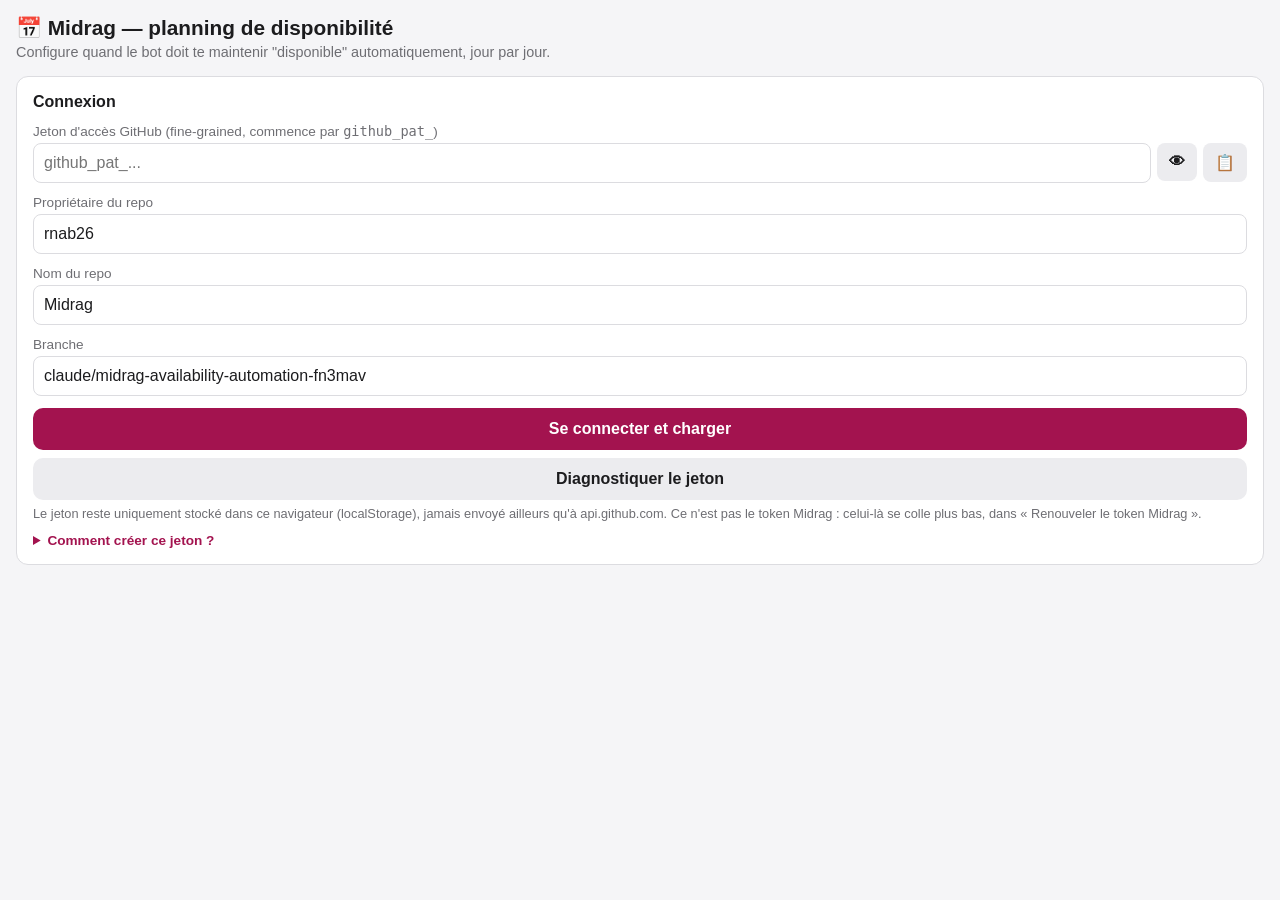
==== commit a073f37f: "Dire quelle permission du jeton manque, au lieu d'un 403 global « Le jeton n'a pas la permission Sec" ====
--- a/docs/index.html
+++ b/docs/index.html
@@ -216,6 +216,8 @@
   <input type="text" id="branch" value="claude/midrag-availability-automation-fn3mav">
   <div class="hint" id="pat-warning" style="display:none;color:var(--err);"></div>
   <button class="btn-primary" id="connect-btn">Se connecter et charger</button>
+  <button class="btn-secondary" id="diag-btn" style="margin-top:8px;">Diagnostiquer le jeton</button>
+  <div id="pat-diag" style="display:none;margin-top:10px;font-size:0.85rem;line-height:1.5;"></div>
   <div class="hint">Le jeton reste uniquement stocké dans ce navigateur (localStorage), jamais envoyé ailleurs qu'à api.github.com. Ce n'est pas le token Midrag : celui-là se colle plus bas, dans « Renouveler le token Midrag ».</div>
   <details>
     <summary>Comment créer ce jeton ?</summary>
@@ -576,6 +578,63 @@
   el.style.display = problem ? "block" : "none";
 }
 
+// Diagnostic: chaque permission du jeton est testée sur l'endpoint qui la
+// demande, pour dire laquelle manque au lieu d'un « 403 » global.
+const DIAG_CHECKS = [
+  { key: "identity", label: "Jeton reconnu par GitHub", url: () => "https://api.github.com/user",
+    fix: "Le jeton est invalide, révoqué ou expiré : recrée-le." },
+  { key: "repo", label: "Accès au repo", url: () => apiBase(),
+    fix: "Ce jeton ne voit pas ce repo : dans « Repository access », choisis « Only select repositories » puis Midrag." },
+  { key: "contents", label: "Contents (planning)", url: () => `${apiBase()}/contents/${CONFIG_PATH}`,
+    fix: "Permission « Contents » manquante." },
+  { key: "secrets", label: "Secrets (token Midrag)", url: () => `${apiBase()}/actions/secrets/public-key`,
+    fix: "Permission « Secrets » manquante — c'est elle qui bloque l'enregistrement du token." },
+  { key: "actions", label: "Actions (exécutions)", url: () => `${apiBase()}/actions/workflows`,
+    fix: "Permission « Actions » manquante." },
+  { key: "issues", label: "Issues (état du bot)", url: () => `${apiBase()}/issues?per_page=1`,
+    fix: "Permission « Issues » manquante." },
+];
+
+async function diagnosePat() {
+  const out = $("pat-diag");
+  out.style.display = "block";
+  const problem = patProblem();
+  if (problem) { out.innerHTML = `<span style="color:var(--err);">${problem}</span>`; return; }
+
+  $("diag-btn").disabled = true;
+  out.textContent = "Test des permissions…";
+  const results = {};
+  const lines = [];
+  for (const check of DIAG_CHECKS) {
+    let res = null;
+    try {
+      res = await fetch(check.url() + (check.url().includes("?") ? "&" : "?") + "_=" + Date.now(),
+        { cache: "no-store", headers: ghHeaders() });
+    } catch (e) {
+      lines.push(`⚠️ ${check.label} — réseau injoignable`);
+      continue;
+    }
+    results[check.key] = res.ok;
+    if (res.ok) {
+      lines.push(`✔ ${check.label}`);
+      continue;
+    }
+    let message = "";
+    try { message = (await res.json()).message || ""; } catch (e) { /* pas de corps JSON */ }
+    lines.push(`✘ <strong>${check.label}</strong> — ${res.status}${message ? " : " + message : ""}<br><span style="color:var(--muted);">${check.fix}</span>`);
+  }
+
+  // Un jeton créé en « Public Repositories (read-only) » lit le repo mais
+  // n'obtient jamais d'écriture: le symptôme est lisible d'ici.
+  if (results.repo && results.contents && !results.secrets && !results.actions && !results.issues) {
+    lines.push('<br><strong>Diagnostic :</strong> ton jeton est très probablement en mode « Public Repositories (read-only) », qui est en lecture seule et ne peut recevoir aucune permission d\'écriture. Ouvre-le sur <a href="https://github.com/settings/personal-access-tokens" target="_blank" rel="noopener">GitHub</a>, section « Repository access » → « Only select repositories » → Midrag, puis règle les permissions.');
+  } else if (results.secrets) {
+    lines.push('<br><strong>Diagnostic :</strong> la lecture des secrets passe. Si l\'enregistrement du token échoue encore, c\'est que « Secrets » est en <em>Read-only</em> : mets-la sur <em>Read and write</em>.');
+  }
+  out.innerHTML = lines.join("<br>");
+  $("diag-btn").disabled = false;
+}
+
 async function loadAll() {
   const problem = patProblem();
   if (problem) { setStatus("err", problem); return; }
@@ -877,6 +936,7 @@
 $("pat").addEventListener("input", renderPatWarning);
 
 $("connect-btn").addEventListener("click", loadAll);
+$("diag-btn").addEventListener("click", diagnosePat);
 $("save-btn").addEventListener("click", saveAll);
 $("run-btn").addEventListener("click", runNow);
 $("more-btn").addEventListener("click", () => appendDates(EXTEND_DAYS));
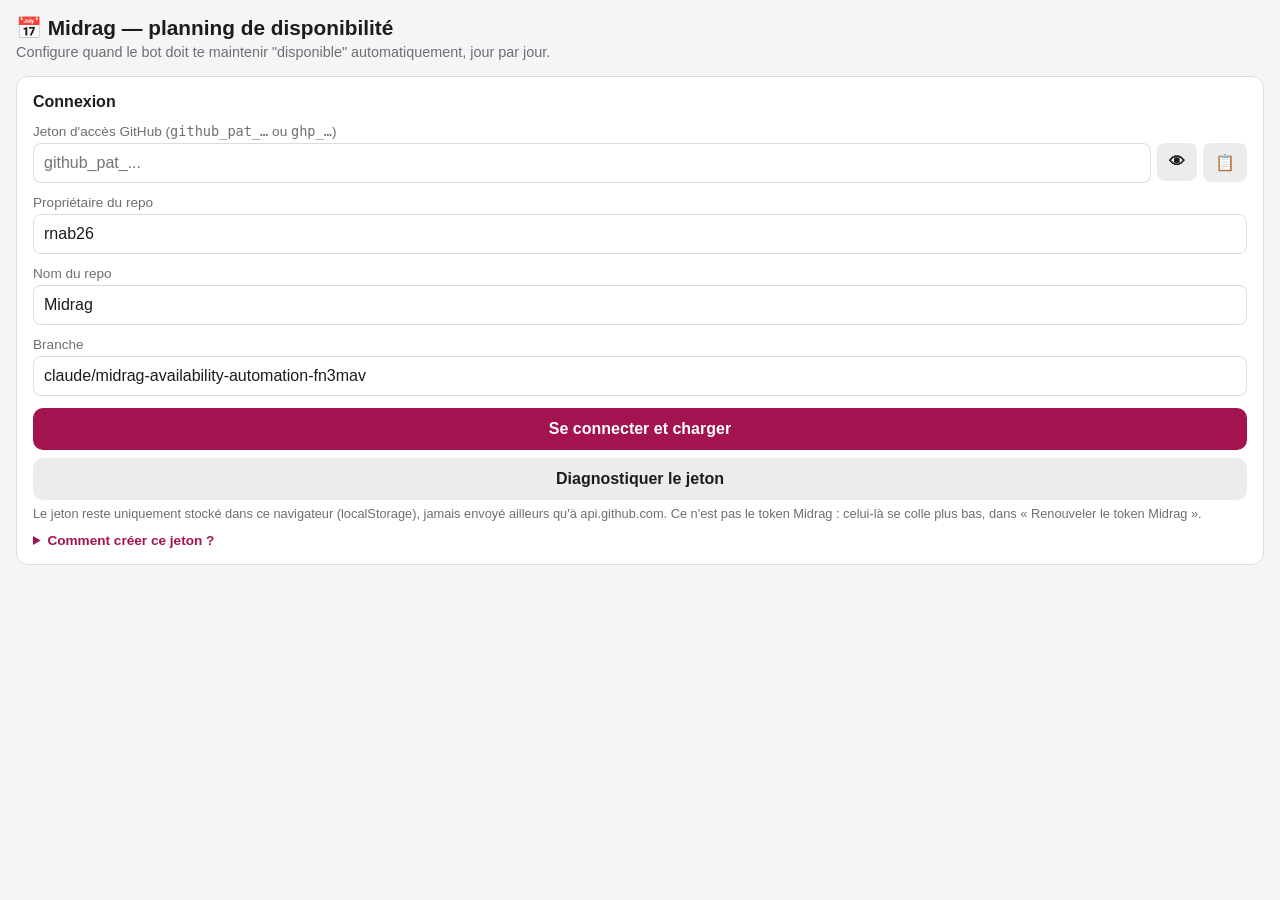
==== commit 71e17b93: "Accepter aussi un jeton GitHub classique dans l'aide de la page Le libellé du champ n'annonçait que " ====
--- a/docs/index.html
+++ b/docs/index.html
@@ -202,7 +202,7 @@
 
 <div class="card" id="auth-card">
   <h2>Connexion</h2>
-  <label for="pat">Jeton d'accès GitHub (fine-grained, commence par <code>github_pat_</code>)</label>
+  <label for="pat">Jeton d'accès GitHub (<code>github_pat_…</code> ou <code>ghp_…</code>)</label>
   <div class="pat-row">
     <input type="password" id="pat" placeholder="github_pat_..." autocomplete="off">
     <button type="button" class="pat-btn" id="pat-toggle" title="Afficher/masquer">👁</button>
@@ -224,6 +224,8 @@
     <p>GitHub → ton avatar → Settings → Developer settings → Personal access tokens → Fine-grained tokens → Generate new token.</p>
     <p>Repository access : seulement "Midrag". Permissions, toutes en <strong>Read and write</strong> : <strong>Contents</strong> (planning), <strong>Secrets</strong> (renouvellement du token Midrag), <strong>Actions</strong> (exécutions), <strong>Issues</strong> (état du bot) et <strong>Workflows</strong> (fréquence). Copie le jeton généré et colle-le ici.</p>
     <p>Sur un jeton déjà créé, les permissions se modifient sans changer sa valeur : <a href="https://github.com/settings/personal-access-tokens" target="_blank" rel="noopener">liste des fine-grained tokens</a> → ton jeton → section <em>Repository permissions</em> → <em>Update token</em>.</p>
+    <p><strong>Plus simple si la liste des permissions te résiste</strong> : un <a href="https://github.com/settings/tokens/new" target="_blank" rel="noopener">jeton classique</a> avec les deux cases <code>repo</code> et <code>workflow</code> couvre tout d'un coup (il commence par <code>ghp_</code>). Contrepartie : il donne accès à tous tes repos, pas seulement Midrag.</p>
+    <p>En cas de doute, le bouton « Diagnostiquer le jeton » teste chaque permission une par une et dit laquelle manque.</p>
   </details>
 </div>
 
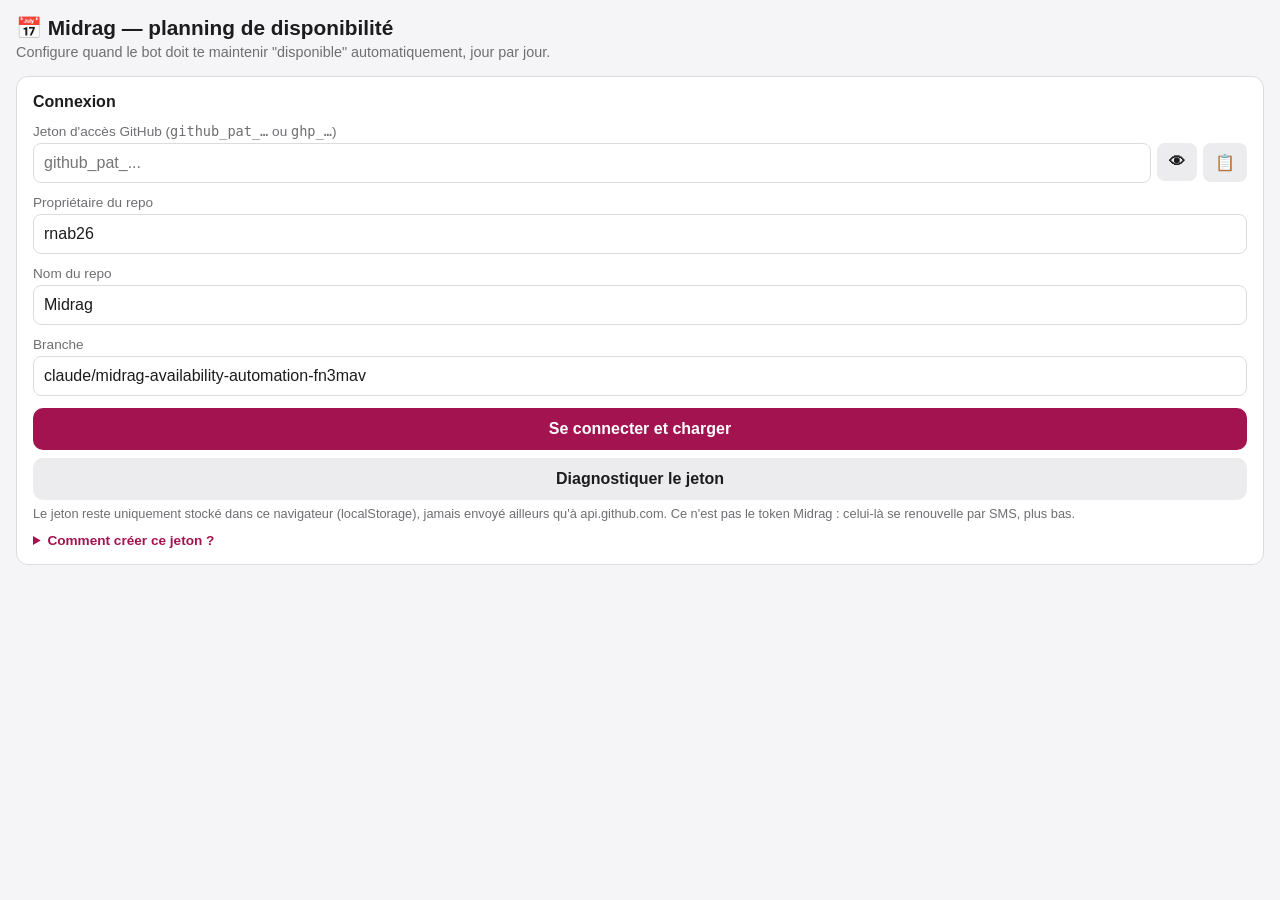
==== commit c2470448: "Appli installable + notifications push de rappel du token, retrait du favori Le favori et le collage" ====
--- a/docs/index.html
+++ b/docs/index.html
@@ -4,6 +4,10 @@
 <meta charset="utf-8">
 <meta name="viewport" content="width=device-width, initial-scale=1">
 <title>Midrag — planning de disponibilité</title>
+<link rel="manifest" href="manifest.webmanifest">
+<meta name="theme-color" content="#a3134f">
+<link rel="icon" type="image/png" href="icons/icon-192.png">
+<link rel="apple-touch-icon" href="icons/icon-192.png">
 <style>
   :root {
     --bg: #f5f5f7;
@@ -199,6 +203,7 @@
 
 <h1>📅 Midrag — planning de disponibilité</h1>
 <div class="sub">Configure quand le bot doit te maintenir "disponible" automatiquement, jour par jour.</div>
+<button class="btn-secondary" id="install-btn" style="display:none;margin-bottom:16px;">📲 Installer l'application</button>
 
 <div class="card" id="auth-card">
   <h2>Connexion</h2>
@@ -218,7 +223,7 @@
   <button class="btn-primary" id="connect-btn">Se connecter et charger</button>
   <button class="btn-secondary" id="diag-btn" style="margin-top:8px;">Diagnostiquer le jeton</button>
   <div id="pat-diag" style="display:none;margin-top:10px;font-size:0.85rem;line-height:1.5;"></div>
-  <div class="hint">Le jeton reste uniquement stocké dans ce navigateur (localStorage), jamais envoyé ailleurs qu'à api.github.com. Ce n'est pas le token Midrag : celui-là se colle plus bas, dans « Renouveler le token Midrag ».</div>
+  <div class="hint">Le jeton reste uniquement stocké dans ce navigateur (localStorage), jamais envoyé ailleurs qu'à api.github.com. Ce n'est pas le token Midrag : celui-là se renouvelle par SMS, plus bas.</div>
   <details>
     <summary>Comment créer ce jeton ?</summary>
     <p>GitHub → ton avatar → Settings → Developer settings → Personal access tokens → Fine-grained tokens → Generate new token.</p>
@@ -239,22 +244,47 @@
 
 <div class="card" id="token-card" style="display:none;">
   <h2>Renouveler le token Midrag</h2>
-  <div class="hint" style="margin-top:0;">Le token Midrag dure quelques semaines. Quand il expire, le bot s'arrête de lui-même et ouvre une alerte. Colle ici le token frais : il est chiffré dans ce navigateur puis envoyé directement dans le secret GitHub — il n'est jamais écrit dans le repo, ni conservé sur cette page.</div>
-  <label for="midrag-token">Nouveau token Midrag</label>
-  <div class="pat-row">
-    <input type="password" id="midrag-token" placeholder="eyJhbGciOi..." autocomplete="off">
-    <button type="button" class="pat-btn" id="midrag-token-toggle" title="Afficher/masquer">👁</button>
+
+  <div id="renew-setup" style="display:none;">
+    <div class="hint" style="margin-top:0;">À faire <strong>une seule fois</strong>. Tes identifiants Midrag sont rangés dans les secrets chiffrés du repo (jamais dans le code). Le jeton GitHub de cette page y est copié aussi, pour que le renouvellement puisse s'écrire tout seul.</div>
+    <label for="renew-sp">Code fournisseur (קוד ספק)</label>
+    <input type="text" id="renew-sp" inputmode="numeric" autocomplete="off" placeholder="12345">
+    <label for="renew-phone">Téléphone Midrag</label>
+    <input type="text" id="renew-phone" inputmode="numeric" autocomplete="off" placeholder="0501234567">
+    <label for="renew-company">N° entreprise (עוסק/חברה)</label>
+    <input type="text" id="renew-company" inputmode="numeric" autocomplete="off">
+    <button class="btn-primary" id="renew-activate-btn">Activer le renouvellement</button>
   </div>
-  <div class="hint" id="midrag-token-preview"></div>
-  <button class="btn-primary" id="save-token-btn">Enregistrer le token et tester</button>
-  <div class="hint" style="margin-top:10px;">Pas de token sous la main ? <a href="token.html">Récupérer un token depuis ton téléphone</a> — sans outils développeur.</div>
-  <details>
-    <summary>Où trouver ce token ?</summary>
-    <p>Le plus simple, surtout au téléphone : <a href="token.html">la page de récupération</a>. Elle installe un favori qui rejoue la connexion Midrag (identifiants + code reçu par SMS) directement dans le site, et t'affiche le token.</p>
-    <p>À la main : connecte-toi sur <strong>bizn.midrag.co.il</strong> (téléphone + n° d'entreprise + code SMS) avec les outils développeur ouverts (F12) → onglet <em>Network</em>, filtre <em>Fetch/XHR</em> → requête <code>Token</code> → onglet <em>Response</em> → copie la valeur de <code>data.token</code> (elle commence par <code>eyJ</code>). Procédure détaillée dans le README.</p>
-    <p>Le jeton GitHub ci-dessus doit avoir la permission <strong>Secrets: Read and write</strong> pour que ce bouton fonctionne, et <strong>Issues: Read and write</strong> + <strong>Actions: Read and write</strong> pour l'état ci-dessus.</p>
-  </details>
+
+  <div id="renew-start" style="display:none;">
+    <div class="hint" style="margin-top:0;">Le token dure environ un mois. Touche le bouton : Midrag t'envoie un code par SMS, tu le tapes ici, c'est fini.</div>
+    <button class="btn-primary" id="renew-send-btn">Renouveler le token</button>
+    <button class="btn-secondary" id="renew-edit-btn" style="margin-top:8px;">Modifier mes identifiants</button>
+  </div>
+
+  <div id="renew-code" style="display:none;">
+    <label for="renew-code-input">Code reçu par SMS (6 chiffres)</label>
+    <input type="text" id="renew-code-input" inputmode="numeric" autocomplete="one-time-code" maxlength="6" placeholder="123456">
+    <button class="btn-primary" id="renew-verify-btn">Valider le code</button>
+    <button class="btn-secondary" id="renew-resend-btn" style="margin-top:8px;">Recevoir un nouveau code</button>
+  </div>
+
   <div class="status" id="token-status"></div>
+
+</div>
+
+<div class="card" id="notify-card" style="display:none;">
+  <h2>Notifications sur ce téléphone</h2>
+  <div class="hint" style="margin-top:0;">Reçois une notification quand le token Midrag doit être renouvelé (une par jour, à l'heure réglée plus bas, pendant les jours qui précèdent l'expiration) ou quand le bot est bloqué. Un seul appareil à la fois : le dernier sur lequel tu les actives.</div>
+  <div id="notify-off" style="display:none;">
+    <button class="btn-primary" id="notify-enable-btn">Activer les notifications</button>
+  </div>
+  <div id="notify-on" style="display:none;">
+    <button class="btn-secondary" id="notify-test-btn">Envoyer une notification test</button>
+    <button class="btn-secondary" id="notify-disable-btn" style="margin-top:8px;">Désactiver</button>
+  </div>
+  <div class="hint" id="install-hint" style="display:none;">Pour des notifications fiables, installe l'application : menu Chrome ⋮ → « Installer l'application ».</div>
+  <div class="status" id="notify-status"></div>
 </div>
 
 <div class="card" id="schedule-card" style="display:none;">
@@ -286,7 +316,39 @@
     <option value="5">5 jours avant</option>
     <option value="7">7 jours avant</option>
   </select>
-  <div class="hint">À partir de ce délai, le bot ouvre une issue d'avertissement — une seule, refermée toute seule dès que le token est renouvelé. Sans ça, tu n'es prévenu qu'une fois la disponibilité déjà tombée.</div>
+  <div class="hint">À partir de ce délai, le bot t'envoie une notification par jour et ouvre une issue d'avertissement — une seule, refermée toute seule dès que le token est renouvelé. Sans ça, tu n'es prévenu qu'une fois la disponibilité déjà tombée.</div>
+
+  <label for="notify-hour">Heure de la notification de rappel</label>
+  <select id="notify-hour">
+    <option value="6">06h00</option>
+    <option value="7">07h00</option>
+    <option value="8">08h00</option>
+    <option value="9" selected>09h00</option>
+    <option value="10">10h00</option>
+    <option value="11">11h00</option>
+    <option value="12">12h00</option>
+    <option value="13">13h00</option>
+    <option value="14">14h00</option>
+    <option value="15">15h00</option>
+    <option value="16">16h00</option>
+    <option value="17">17h00</option>
+    <option value="18">18h00</option>
+    <option value="19">19h00</option>
+    <option value="20">20h00</option>
+    <option value="21">21h00</option>
+    <option value="22">22h00</option>
+  </select>
+  <div class="hint">Heure d'Israël. La notification ne part que si tu as activé les notifications plus haut.</div>
+
+  <label for="planning-alert-days">Prévenir avant la fin du planning</label>
+  <select id="planning-alert-days">
+    <option value="1">1 jour avant</option>
+    <option value="2" selected>2 jours avant</option>
+    <option value="3">3 jours avant</option>
+    <option value="5">5 jours avant</option>
+    <option value="7">7 jours avant</option>
+  </select>
+  <div class="hint">Le planning est daté jour par jour : quand la dernière date est passée, le bot tourne sans rien repointer. Une issue s'ouvre à l'approche de cette date, et se referme dès que tu remets des créneaux. Un jour réglé sur « Pas disponible » compte comme configuré.</div>
 
   <button class="btn-primary" id="save-btn">Enregistrer le planning</button>
   <button class="btn-secondary" id="run-btn" style="margin-top:8px;">Lancer une exécution maintenant</button>
@@ -306,6 +368,8 @@
 ];
 const CONFIG_PATH = "midrag_bot/config.yaml";
 const DEFAULT_ALERT_DAYS = "3";
+const DEFAULT_PLANNING_ALERT_DAYS = "2";
+const DEFAULT_NOTIFY_HOUR = "9";
 const WORKFLOW_PATH = ".github/workflows/midrag-availability.yml";
 const INITIAL_DAYS = 14;
 const EXTEND_DAYS = 7;
@@ -480,6 +544,16 @@
     ? alertMatch[1]
     : DEFAULT_ALERT_DAYS;
 
+  const notifyMatch = yamlText.match(/notify_hour:\s*(\d+)/);
+  $("notify-hour").value = notifyMatch && $("notify-hour").querySelector(`option[value="${notifyMatch[1]}"]`)
+    ? notifyMatch[1]
+    : DEFAULT_NOTIFY_HOUR;
+
+  const planningMatch = yamlText.match(/planning_alert_days:\s*(\d+)/);
+  $("planning-alert-days").value = planningMatch && $("planning-alert-days").querySelector(`option[value="${planningMatch[1]}"]`)
+    ? planningMatch[1]
+    : DEFAULT_PLANNING_ALERT_DAYS;
+
   const windowRe = /-\s*date:\s*"([^"]*)"\s*\n\s*start:\s*"([^"]*)"\s*\n\s*end:\s*"([^"]*)"\s*\n\s*mode:\s*"([^"]*)"/g;
   const byDate = {};
   let m;
@@ -532,6 +606,14 @@
     "# Combien de jours avant l'expiration du token Midrag une issue",
     "# d'avertissement est ouverte (réglable depuis la page de configuration).",
     `token_alert_days: ${$("alert-days").value || DEFAULT_ALERT_DAYS}`,
+    "",
+    "# Heure (Asia/Jerusalem) de la notification quotidienne de rappel du token",
+    "# (réglable depuis la page de configuration).",
+    `notify_hour: ${$("notify-hour").value || DEFAULT_NOTIFY_HOUR}`,
+    "",
+    "# Combien de jours avant la fin du planning une issue d'avertissement est",
+    "# ouverte (réglable depuis la page de configuration).",
+    `planning_alert_days: ${$("planning-alert-days").value || DEFAULT_PLANNING_ALERT_DAYS}`,
     "",
     "schedule:",
   ];
@@ -562,7 +644,7 @@
 const looksLikeJwt = (v) => /^eyJ[\w-]*\./.test(v);
 const looksLikeGithubToken = (v) => /^(github_pat_|ghp_|gho_|ghu_|ghs_|ghr_)/.test(v);
 
-const PAT_IS_MIDRAG = "Le champ « Jeton d'accès GitHub » contient un token Midrag (eyJ…). Remets-y ton jeton GitHub (github_pat_…) — le token Midrag se colle plus bas, dans « Renouveler le token Midrag ».";
+const PAT_IS_MIDRAG = "Le champ « Jeton d'accès GitHub » contient un token Midrag (eyJ…). Remets-y ton jeton GitHub (github_pat_…) — le token Midrag ne se colle nulle part : il se renouvelle par SMS, plus bas.";
 
 function patProblem() {
   const value = $("pat").value.trim();
@@ -647,6 +729,8 @@
     parseCadence(wf.content);
     $("schedule-card").style.display = "block";
     $("token-card").style.display = "block";
+    renewInit();
+    notifyInit();
     setStatus("ok", "Planning actuel chargé.");
     refreshState();
     localStorage.setItem("midrag_pat", $("pat").value.trim());
@@ -716,16 +800,6 @@
   };
 }
 
-function decodeJwtExpiry(token) {
-  try {
-    const payload = JSON.parse(atob(token.split(".")[1].replace(/-/g, "+").replace(/_/g, "/")));
-    if (!payload.exp) return null;
-    return new Date(payload.exp * 1000);
-  } catch (e) {
-    return null;
-  }
-}
-
 function formatDateTime(d) {
   return new Intl.DateTimeFormat("fr-FR", {
     timeZone: "Asia/Jerusalem", day: "2-digit", month: "2-digit",
@@ -767,6 +841,7 @@
 
 async function refreshState() {
   $("state-card").style.display = "block";
+  await syncTokenExpiry();
   renderTokenExpiry();
 
   try {
@@ -801,7 +876,7 @@
     if (alert) {
       banner.style.display = "block";
       banner.innerHTML = "⚠️ <strong>Le bot ne maintient plus ta disponibilité.</strong> " +
-        `Renouvelle le token ci-dessous. <a href="${alert.html_url}" target="_blank" rel="noopener">Voir le détail</a>`;
+        `Touche « Renouveler le token » ci-dessous. <a href="${alert.html_url}" target="_blank" rel="noopener">Voir le détail</a>`;
     } else {
       banner.style.display = "none";
     }
@@ -844,82 +919,412 @@
   el.textContent = msg;
 }
 
-async function saveMidragToken() {
-  const token = $("midrag-token").value.trim();
-  if (!token) {
-    setTokenStatus("err", "Colle d'abord le token Midrag.");
-    return;
-  }
-  if (looksLikeGithubToken(token)) {
-    setTokenStatus("err", "Ça, c'est ton jeton GitHub — il va dans la carte « Connexion », tout en haut. Ici on attend le token Midrag (il commence par eyJ).");
-    return;
-  }
+async function putSecret(name, value) {
+  const s = await ensureSodium();
+  const keyRes = await fetch(`${apiBase()}/actions/secrets/public-key`, { headers: ghHeaders() });
+  if (keyRes.status === 401) {
+    throw new Error("GitHub a refusé le jeton (401) : il est invalide, révoqué ou expiré. Vérifie le champ « Jeton d'accès GitHub » de la carte « Connexion » (👁 pour l'afficher) — il doit commencer par github_pat_.");
+  }
+  if (keyRes.status === 403 || keyRes.status === 404) {
+    throw new Error("Le jeton GitHub n'a pas la permission « Secrets: Read and write » — ajoute-la au jeton (Settings → Developer settings → Fine-grained tokens → ton jeton → Repository permissions → Secrets → Read and write → Update token), puis réessaie.");
+  }
+  if (!keyRes.ok) throw new Error(`Clé publique du repo illisible (${keyRes.status})`);
+  const { key, key_id } = await keyRes.json();
+
+  const sealed = s.crypto_box_seal(
+    s.from_string(value),
+    s.from_base64(key, s.base64_variants.ORIGINAL)
+  );
+  const putRes = await fetch(`${apiBase()}/actions/secrets/${name}`, {
+    method: "PUT",
+    headers: Object.assign(ghHeaders(), { "Content-Type": "application/json" }),
+    body: JSON.stringify({
+      encrypted_value: s.to_base64(sealed, s.base64_variants.ORIGINAL),
+      key_id,
+    }),
+  });
+  if (!putRes.ok) {
+    throw new Error(putRes.status === 403 || putRes.status === 404
+      ? "Écriture du secret refusée : le jeton GitHub peut lire les secrets mais pas les écrire — mets la permission « Secrets » sur Read and write."
+      : `Écriture du secret refusée (${putRes.status})`);
+  }
+}
+
+// ---------------------------------------------------------------------------
+// Renouvellement en un tap. Midrag exige un code SMS à chaque connexion, mais
+// les 3 appels de connexion peuvent être faits par GitHub Actions (pas de CORS
+// côté serveur) : le workflow midrag-renew.yml envoie le SMS (étape send),
+// puis échange le code que tu tapes ici contre un token (étape verify).
+// Voir midrag_bot/renew.py.
+// ---------------------------------------------------------------------------
+const RENEW_WORKFLOW = "midrag-renew.yml";
+const RENEW_SETUP_SECRETS = ["MIDRAG_SP_ID", "MIDRAG_PHONE", "MIDRAG_COMPANY", "RENEW_GH_TOKEN"];
+const STATUS_PATH = "midrag_bot/token_status.json";
+const RENEW_TIMEOUT_MS = 150000;
+const RENEW_POLL_MS = 4000;
+const sleep = (ms) => new Promise((r) => setTimeout(r, ms));
+
+function showRenewStep(step) {
+  for (const name of ["setup", "start", "code"]) {
+    $("renew-" + name).style.display = name === step ? "block" : "none";
+  }
+}
+
+function setTokenStatusLink(kind, msg, url) {
+  setTokenStatus(kind, msg + " ");
+  const a = document.createElement("a");
+  a.href = url; a.target = "_blank"; a.rel = "noopener"; a.textContent = "Voir le détail";
+  $("token-status").appendChild(a);
+}
+
+async function secretExists(name) {
+  const res = await fetch(`${apiBase()}/actions/secrets/${name}`, { headers: ghHeaders(), cache: "no-store" });
+  if (res.status === 200) return true;
+  if (res.status === 404) return false;
+  throw new Error(`${res.status}`);
+}
+
+// Choisit l'étape à afficher : réglage initial, renouvellement, ou — si la page
+// a été quittée entre l'envoi du SMS et la saisie du code (aller lire ses SMS
+// recharge souvent la page sur téléphone) — saisie du code.
+async function renewInit() {
+  try {
+    const ready = (await Promise.all(RENEW_SETUP_SECRETS.map(secretExists))).every(Boolean);
+    if (!ready) { showRenewStep("setup"); return; }
+    showRenewStep((await secretExists("MIDRAG_PENDING")) ? "code" : "start");
+  } catch (e) {
+    showRenewStep("setup");
+    setTokenStatus("err", "Impossible de lire les secrets du repo : le jeton GitHub a besoin de la permission « Secrets: Read and write ».");
+  }
+}
+
+async function renewActivate() {
+  const spId = $("renew-sp").value.replace(/\D/g, "");
+  const phone = $("renew-phone").value.replace(/[-\s]/g, "");
+  const company = $("renew-company").value.trim();
+  if (!spId || !phone || !company) { setTokenStatus("err", "Remplis les trois champs."); return; }
+  if (!/^05\d{8}$/.test(phone)) { setTokenStatus("err", "Le téléphone doit faire 10 chiffres et commencer par 05."); return; }
   const patIssue = patProblem();
   if (patIssue) { setTokenStatus("err", patIssue); return; }
-  const exp = decodeJwtExpiry(token);
-  if (!exp) {
-    setTokenStatus("err", "Ce texte n'est pas un token Midrag valide (impossible d'y lire une date d'expiration).");
-    return;
-  }
-  if (exp.getTime() <= Date.now()) {
-    setTokenStatus("err", `Ce token est déjà expiré (${formatDateTime(exp)}). Reconnecte-toi à Midrag pour en obtenir un neuf.`);
-    return;
-  }
-
-  $("save-token-btn").disabled = true;
-  setTokenStatus("pending", "Chiffrement et envoi…");
+
+  $("renew-activate-btn").disabled = true;
+  setTokenStatus("pending", "Enregistrement chiffré…");
   try {
-    const s = await ensureSodium();
-    const keyRes = await fetch(`${apiBase()}/actions/secrets/public-key`, { headers: ghHeaders() });
-    if (keyRes.status === 401) {
-      throw new Error("GitHub a refusé le jeton (401) : il est invalide, révoqué ou expiré. Vérifie le champ « Jeton d'accès GitHub » de la carte « Connexion » (👁 pour l'afficher) — il doit commencer par github_pat_.");
+    await putSecret("MIDRAG_SP_ID", spId);
+    await putSecret("MIDRAG_PHONE", phone);
+    await putSecret("MIDRAG_COMPANY", company);
+    await putSecret("RENEW_GH_TOKEN", $("pat").value.trim());
+    for (const id of ["renew-sp", "renew-phone", "renew-company"]) $(id).value = "";
+    showRenewStep("start");
+    setTokenStatus("ok", "Renouvellement activé ✔ — touche « Renouveler le token » quand tu veux.");
+  } catch (e) {
+    setTokenStatus("err", e.message);
+  } finally {
+    $("renew-activate-btn").disabled = false;
+  }
+}
+
+async function latestRenewRunId() {
+  const res = await fetch(`${apiBase()}/actions/workflows/${RENEW_WORKFLOW}/runs?per_page=1&_=${Date.now()}`,
+                          { headers: ghHeaders(), cache: "no-store" });
+  if (res.status === 404) throw new Error("Le renouvellement n'est pas encore installé sur la branche (la mise à jour du bot doit d'abord être fusionnée).");
+  if (!res.ok) throw new Error(`Lecture des exécutions refusée (${res.status}) — le jeton GitHub a besoin de « Actions: Read and write ».`);
+  const runs = (await res.json()).workflow_runs;
+  return runs.length ? runs[0].id : 0;
+}
+
+// Lance une étape et attend sa fin. On repère notre exécution par son numéro
+// (plus grand que la dernière avant le lancement), pas par l'heure : l'horloge
+// du téléphone et celle de GitHub peuvent différer.
+async function renewDispatch(step) {
+  const before = await latestRenewRunId();
+  const res = await fetch(`${apiBase()}/actions/workflows/${RENEW_WORKFLOW}/dispatches`, {
+    method: "POST",
+    headers: Object.assign(ghHeaders(), { "Content-Type": "application/json" }),
+    body: JSON.stringify({ ref: $("branch").value.trim(), inputs: { step } }),
+  });
+  if (!res.ok) {
+    throw new Error(res.status === 404
+      ? "Le renouvellement n'est pas encore installé sur la branche (la mise à jour du bot doit d'abord être fusionnée)."
+      : `Déclenchement refusé (${res.status}) — le jeton GitHub a besoin de « Actions: Read and write ».`);
+  }
+  const deadline = Date.now() + RENEW_TIMEOUT_MS;
+  while (Date.now() < deadline) {
+    await sleep(RENEW_POLL_MS);
+    const r = await fetch(`${apiBase()}/actions/workflows/${RENEW_WORKFLOW}/runs?per_page=5&_=${Date.now()}`,
+                          { headers: ghHeaders(), cache: "no-store" });
+    if (!r.ok) continue;
+    const run = (await r.json()).workflow_runs.find((x) => x.id > before);
+    if (run && run.status === "completed") return run;
+  }
+  throw new Error("GitHub n'a pas répondu en 2 min 30. Réessaie dans un instant (onglet Actions du repo pour voir où ça en est).");
+}
+
+function setRenewBusy(busy) {
+  for (const id of ["renew-send-btn", "renew-verify-btn", "renew-resend-btn", "renew-edit-btn"]) $(id).disabled = busy;
+}
+
+async function renewSend() {
+  setRenewBusy(true);
+  setTokenStatus("pending", "Envoi du code par SMS… (environ 30 s)");
+  try {
+    const run = await renewDispatch("send");
+    if (run.conclusion !== "success") {
+      setTokenStatusLink("err", "Midrag n'a pas envoyé le code (identifiants refusés ou site indisponible).", run.html_url);
+      return;
     }
-    if (keyRes.status === 403 || keyRes.status === 404) {
-      throw new Error("Le jeton GitHub n'a pas la permission « Secrets: Read and write » — ajoute-la au jeton (Settings → Developer settings → Fine-grained tokens → ton jeton → Repository permissions → Secrets → Read and write → Update token), puis réessaie.");
+    showRenewStep("code");
+    setTokenStatus("ok", "Code envoyé ✔ — tape les 6 chiffres reçus par SMS.");
+    $("renew-code-input").focus();
+  } catch (e) {
+    setTokenStatus("err", e.message);
+  } finally {
+    setRenewBusy(false);
+  }
+}
+
+// La date d'expiration (jamais le token) est publiée par renew.py dans
+// token_status.json : elle se lit depuis n'importe quel appareil. On garde la
+// plus lointaine des deux (un token collé à la main est plus récent que le fichier).
+async function syncTokenExpiry() {
+  try {
+    const file = JSON.parse((await ghGet(STATUS_PATH)).content);
+    const remote = new Date(file.expires_at);
+    const local = new Date(localStorage.getItem("midrag_token_exp") || 0);
+    if (!isNaN(remote) && !(remote <= local)) localStorage.setItem("midrag_token_exp", remote.toISOString());
+  } catch (e) { /* pas encore de fichier : on garde la valeur locale */ }
+}
+
+async function renewVerify() {
+  const code = $("renew-code-input").value.trim();
+  if (!/^\d{6}$/.test(code)) { setTokenStatus("err", "Le code fait 6 chiffres."); return; }
+  setRenewBusy(true);
+  setTokenStatus("pending", "Vérification du code… (environ 30 s)");
+  try {
+    await putSecret("MIDRAG_SMS_CODE", code);
+    const run = await renewDispatch("verify");
+    if (run.conclusion !== "success") {
+      setTokenStatusLink("err", "Code refusé ou expiré. Redemande un code avec le bouton ci-dessous.", run.html_url);
+      return;
     }
-    if (!keyRes.ok) throw new Error(`Clé publique du repo illisible (${keyRes.status})`);
-    const { key, key_id } = await keyRes.json();
-
-    const sealed = s.crypto_box_seal(
-      s.from_string(token),
-      s.from_base64(key, s.base64_variants.ORIGINAL)
-    );
-    const putRes = await fetch(`${apiBase()}/actions/secrets/MIDRAG_TOKEN`, {
-      method: "PUT",
-      headers: Object.assign(ghHeaders(), { "Content-Type": "application/json" }),
-      body: JSON.stringify({
-        encrypted_value: s.to_base64(sealed, s.base64_variants.ORIGINAL),
-        key_id,
-      }),
-    });
-    if (!putRes.ok) {
-      throw new Error(putRes.status === 403 || putRes.status === 404
-        ? "Écriture du secret refusée : le jeton GitHub peut lire les secrets mais pas les écrire — mets la permission « Secrets » sur Read and write."
-        : `Écriture du secret refusée (${putRes.status})`);
-    }
-
-    // Seule la date d'expiration est conservée ici, jamais le token lui-même.
-    localStorage.setItem("midrag_token_exp", exp.toISOString());
-    $("midrag-token").value = "";
-    $("midrag-token-preview").textContent = "";
+    $("renew-code-input").value = "";
+    showRenewStep("start");
+    await syncTokenExpiry();
     renderTokenExpiry();
-
-    setTokenStatus("pending", "Token enregistré ✔ — exécution de test en cours…");
-    const runRes = await fetch(`${apiBase()}/actions/workflows/midrag-availability.yml/dispatches`, {
+    setTokenStatus("ok", "Token renouvelé ✔ — test du bot en cours…");
+    const test = await fetch(`${apiBase()}/actions/workflows/midrag-availability.yml/dispatches`, {
       method: "POST",
       headers: Object.assign(ghHeaders(), { "Content-Type": "application/json" }),
       body: JSON.stringify({ ref: $("branch").value.trim() }),
     });
-    if (!runRes.ok) {
-      setTokenStatus("ok", `Token enregistré ✔ (valide jusqu'au ${formatDateTime(exp)}). Le test automatique n'a pas pu être lancé — le bot reprendra de lui-même au prochain quart d'heure.`);
-      return;
-    }
-    setTimeout(refreshState, 25000);
-    setTokenStatus("ok", `Token enregistré ✔ (valide jusqu'au ${formatDateTime(exp)}). Test lancé — l'état se met à jour dans ~30 s.`);
+    if (test.ok) setTimeout(refreshState, 25000);
+    setTokenStatus("ok", "Token renouvelé ✔" + (test.ok ? " — test du bot lancé, l'état se met à jour dans ~30 s." : ""));
   } catch (e) {
     setTokenStatus("err", e.message);
   } finally {
-    $("save-token-btn").disabled = false;
+    setRenewBusy(false);
+  }
+}
+
+// ---------------------------------------------------------------------------
+// Application installable + notifications push.
+//
+// Le service worker (sw.js) rend la page installable et affiche les push. Les
+// clés VAPID sont créées ici, dans le navigateur, à la première activation : la
+// clé privée part directement dans un secret GitHub (jamais affichée, jamais
+// copiée à la main), la clé publique dans midrag_bot/push_public_key.txt. Le bot
+// (GitHub Actions) signe ses envois avec la privée, le téléphone les reçoit via
+// l'abonnement rangé dans le secret WEBPUSH_SUBSCRIPTION.
+// ---------------------------------------------------------------------------
+const PUSH_PUBLIC_KEY_PATH = "midrag_bot/push_public_key.txt";
+const TEST_RUN_TITLE = "Midrag - test notification";
+const TEST_TIMEOUT_MS = 100000;
+
+if ("serviceWorker" in navigator) {
+  navigator.serviceWorker.register("sw.js").catch(() => { /* page ouverte hors HTTPS : pas d'installation */ });
+}
+
+let installEvent = null;
+window.addEventListener("beforeinstallprompt", (e) => {
+  e.preventDefault();
+  installEvent = e;
+  $("install-btn").style.display = "block";
+});
+window.addEventListener("appinstalled", () => {
+  installEvent = null;
+  $("install-btn").style.display = "none";
+  $("install-hint").style.display = "none";
+});
+$("install-btn").addEventListener("click", async () => {
+  if (!installEvent) return;
+  installEvent.prompt();
+  await installEvent.userChoice;
+  installEvent = null;
+  $("install-btn").style.display = "none";
+});
+
+const isStandalone = () => window.matchMedia("(display-mode: standalone)").matches || navigator.standalone === true;
+const pushSupported = () => "serviceWorker" in navigator && "PushManager" in window && "Notification" in window;
+
+function setNotifyStatus(kind, msg) {
+  const el = $("notify-status");
+  el.className = "status show " + kind;
+  el.textContent = msg;
+}
+
+function setNotifyStatusLink(kind, msg, url) {
+  setNotifyStatus(kind, msg + " ");
+  const a = document.createElement("a");
+  a.href = url; a.target = "_blank"; a.rel = "noopener"; a.textContent = "Voir le détail";
+  $("notify-status").appendChild(a);
+}
+
+function bytesToB64u(bytes) {
+  let bin = "";
+  new Uint8Array(bytes).forEach((b) => { bin += String.fromCharCode(b); });
+  return btoa(bin).replace(/\+/g, "-").replace(/\//g, "_").replace(/=+$/, "");
+}
+
+function b64uToBytes(str) {
+  const b64 = str.replace(/-/g, "+").replace(/_/g, "/") + "=".repeat((4 - (str.length % 4)) % 4);
+  return Uint8Array.from(atob(b64), (c) => c.charCodeAt(0));
+}
+
+async function currentPushSubscription() {
+  const reg = await navigator.serviceWorker.ready;
+  return reg.pushManager.getSubscription();
+}
+
+async function notifyInit() {
+  $("notify-card").style.display = "block";
+  $("install-hint").style.display = isStandalone() ? "none" : "block";
+  if (!pushSupported()) {
+    $("notify-off").style.display = "none";
+    $("notify-on").style.display = "none";
+    setNotifyStatus("err", "Ce navigateur ne sait pas recevoir de notifications. Utilise Chrome sur ton téléphone.");
+    return;
+  }
+  const active = Notification.permission === "granted" && !!(await currentPushSubscription());
+  $("notify-on").style.display = active ? "block" : "none";
+  $("notify-off").style.display = active ? "none" : "block";
+}
+
+// Crée la paire de clés une seule fois (secret privé + fichier public) ; les
+// activations suivantes, depuis un autre appareil, réutilisent la même paire.
+async function ensureVapidKeys() {
+  let publicKey = null;
+  try { publicKey = (await ghGet(PUSH_PUBLIC_KEY_PATH)).content.trim(); } catch (e) { /* pas encore créée */ }
+  let hasPrivate = false;
+  try { hasPrivate = await secretExists("VAPID_PRIVATE_KEY"); } catch (e) { /* traité par putSecret */ }
+  if (publicKey && hasPrivate) return publicKey;
+
+  const pair = await crypto.subtle.generateKey({ name: "ECDSA", namedCurve: "P-256" }, true, ["sign", "verify"]);
+  const privateKey = (await crypto.subtle.exportKey("jwk", pair.privateKey)).d;   // 32 octets, base64url
+  publicKey = bytesToB64u(await crypto.subtle.exportKey("raw", pair.publicKey));  // 65 octets
+  await putSecret("VAPID_PRIVATE_KEY", privateKey);
+  let sha;
+  try { sha = (await ghGet(PUSH_PUBLIC_KEY_PATH)).sha; } catch (e) { /* fichier à créer */ }
+  await ghPut(PUSH_PUBLIC_KEY_PATH, publicKey + "\n", sha, "Notifications : clé publique VAPID");
+  return publicKey;
+}
+
+async function notifyEnable() {
+  $("notify-enable-btn").disabled = true;
+  setNotifyStatus("pending", "Autorisation…");
+  try {
+    const patIssue = patProblem();
+    if (patIssue) throw new Error(patIssue);
+    if (await Notification.requestPermission() !== "granted") {
+      throw new Error("Notifications refusées. Pour les autoriser : Chrome ⋮ → Paramètres → Paramètres du site → Notifications → rnab26.github.io → Autoriser, puis réessaie.");
+    }
+    setNotifyStatus("pending", "Préparation des clés…");
+    const publicKey = await ensureVapidKeys();
+    const reg = await navigator.serviceWorker.ready;
+    let sub = await reg.pushManager.getSubscription();
+    // Un abonnement fait avec une autre clé publique ne serait jamais accepté.
+    if (sub && sub.options && sub.options.applicationServerKey && bytesToB64u(sub.options.applicationServerKey) !== publicKey) {
+      await sub.unsubscribe();
+      sub = null;
+    }
+    if (!sub) {
+      sub = await reg.pushManager.subscribe({ userVisibleOnly: true, applicationServerKey: b64uToBytes(publicKey) });
+    }
+    setNotifyStatus("pending", "Enregistrement de ce téléphone…");
+    await putSecret("WEBPUSH_SUBSCRIPTION", JSON.stringify(sub.toJSON()));
+    await notifyInit();
+    setNotifyStatus("ok", "Notifications activées ✔ — touche « Envoyer une notification test » pour vérifier.");
+  } catch (e) {
+    setNotifyStatus("err", e.message);
+  } finally {
+    $("notify-enable-btn").disabled = false;
+  }
+}
+
+async function notifyDisable() {
+  if (!confirm("Désactiver les notifications sur ce téléphone ?")) return;
+  $("notify-disable-btn").disabled = true;
+  try {
+    const sub = await currentPushSubscription();
+    if (sub) await sub.unsubscribe();
+    const res = await fetch(`${apiBase()}/actions/secrets/WEBPUSH_SUBSCRIPTION`, { method: "DELETE", headers: ghHeaders() });
+    if (!res.ok && res.status !== 404) throw new Error(`Suppression de l'abonnement refusée (${res.status}).`);
+    await notifyInit();
+    setNotifyStatus("ok", "Notifications désactivées.");
+  } catch (e) {
+    setNotifyStatus("err", e.message);
+  } finally {
+    $("notify-disable-btn").disabled = false;
+  }
+}
+
+async function latestRunIdOf(workflowFile) {
+  const res = await fetch(`${apiBase()}/actions/workflows/${workflowFile}/runs?per_page=1&_=${Date.now()}`,
+                          { headers: ghHeaders(), cache: "no-store" });
+  if (!res.ok) throw new Error(`Lecture des exécutions refusée (${res.status}) — le jeton GitHub a besoin de « Actions: Read and write ».`);
+  const runs = (await res.json()).workflow_runs;
+  return runs.length ? runs[0].id : 0;
+}
+
+// Relance le bot avec test_push=true : il envoie une notification sans pinguer.
+// Son run se reconnaît à son titre (run-name du workflow), les pings normaux
+// tournant en même temps.
+async function notifyTest() {
+  $("notify-test-btn").disabled = true;
+  setNotifyStatus("pending", "Envoi de la notification test… (environ 30 s)");
+  try {
+    const before = await latestRunIdOf("midrag-availability.yml");
+    const res = await fetch(`${apiBase()}/actions/workflows/midrag-availability.yml/dispatches`, {
+      method: "POST",
+      headers: Object.assign(ghHeaders(), { "Content-Type": "application/json" }),
+      body: JSON.stringify({ ref: $("branch").value.trim(), inputs: { test_push: "true" } }),
+    });
+    if (!res.ok) {
+      throw new Error(res.status === 422
+        ? "Le bot n'est pas encore à jour sur la branche (la mise à jour des notifications doit d'abord être fusionnée)."
+        : `Déclenchement refusé (${res.status}) — le jeton GitHub a besoin de « Actions: Read and write ».`);
+    }
+    const deadline = Date.now() + TEST_TIMEOUT_MS;
+    while (Date.now() < deadline) {
+      await sleep(RENEW_POLL_MS);
+      const r = await fetch(`${apiBase()}/actions/workflows/midrag-availability.yml/runs?event=workflow_dispatch&per_page=10&_=${Date.now()}`,
+                            { headers: ghHeaders(), cache: "no-store" });
+      if (!r.ok) continue;
+      const run = (await r.json()).workflow_runs.find((x) => x.id > before && x.display_title === TEST_RUN_TITLE);
+      if (!run || run.status !== "completed") continue;
+      if (run.conclusion === "success") {
+        setNotifyStatus("ok", "Notification envoyée ✔ — elle doit apparaître dans quelques secondes.");
+      } else if (run.conclusion === "cancelled") {
+        setNotifyStatus("err", "Le test a été interrompu par un autre passage du bot. Réessaie.");
+      } else {
+        setNotifyStatusLink("err", "Envoi échoué : l'abonnement a peut-être expiré. Touche « Désactiver » puis « Activer les notifications ».", run.html_url);
+      }
+      return;
+    }
+    throw new Error("GitHub n'a pas répondu à temps. Réessaie dans un instant.");
+  } catch (e) {
+    setNotifyStatus("err", e.message);
+  } finally {
+    $("notify-test-btn").disabled = false;
   }
 }
 
@@ -943,27 +1348,14 @@
 $("run-btn").addEventListener("click", runNow);
 $("more-btn").addEventListener("click", () => appendDates(EXTEND_DAYS));
 $("refresh-state-btn").addEventListener("click", refreshState);
-$("save-token-btn").addEventListener("click", saveMidragToken);
-
-$("midrag-token-toggle").addEventListener("click", () => {
-  const f = $("midrag-token");
-  f.type = f.type === "password" ? "text" : "password";
-});
-
-// Retour immédiat sur la validité du token collé, avant même de l'envoyer.
-$("midrag-token").addEventListener("input", () => {
-  const v = $("midrag-token").value.trim();
-  const preview = $("midrag-token-preview");
-  if (!v) { preview.textContent = ""; return; }
-  if (looksLikeGithubToken(v)) {
-    preview.textContent = "⚠️ Ça, c'est ton jeton GitHub — il va dans la carte « Connexion », tout en haut.";
-    return;
-  }
-  const exp = decodeJwtExpiry(v);
-  if (!exp) preview.textContent = "⚠️ Ce texte ne ressemble pas à un token Midrag.";
-  else if (exp.getTime() <= Date.now()) preview.textContent = `⚠️ Token déjà expiré (${formatDateTime(exp)}).`;
-  else preview.textContent = `✔ Token valide jusqu'au ${formatDateTime(exp)}.`;
-});
+$("renew-activate-btn").addEventListener("click", renewActivate);
+$("notify-enable-btn").addEventListener("click", notifyEnable);
+$("notify-test-btn").addEventListener("click", notifyTest);
+$("notify-disable-btn").addEventListener("click", notifyDisable);
+$("renew-send-btn").addEventListener("click", renewSend);
+$("renew-resend-btn").addEventListener("click", renewSend);
+$("renew-verify-btn").addEventListener("click", renewVerify);
+$("renew-edit-btn").addEventListener("click", () => showRenewStep("setup"));
 
 $("pat-toggle").addEventListener("click", () => {
   const pat = $("pat");
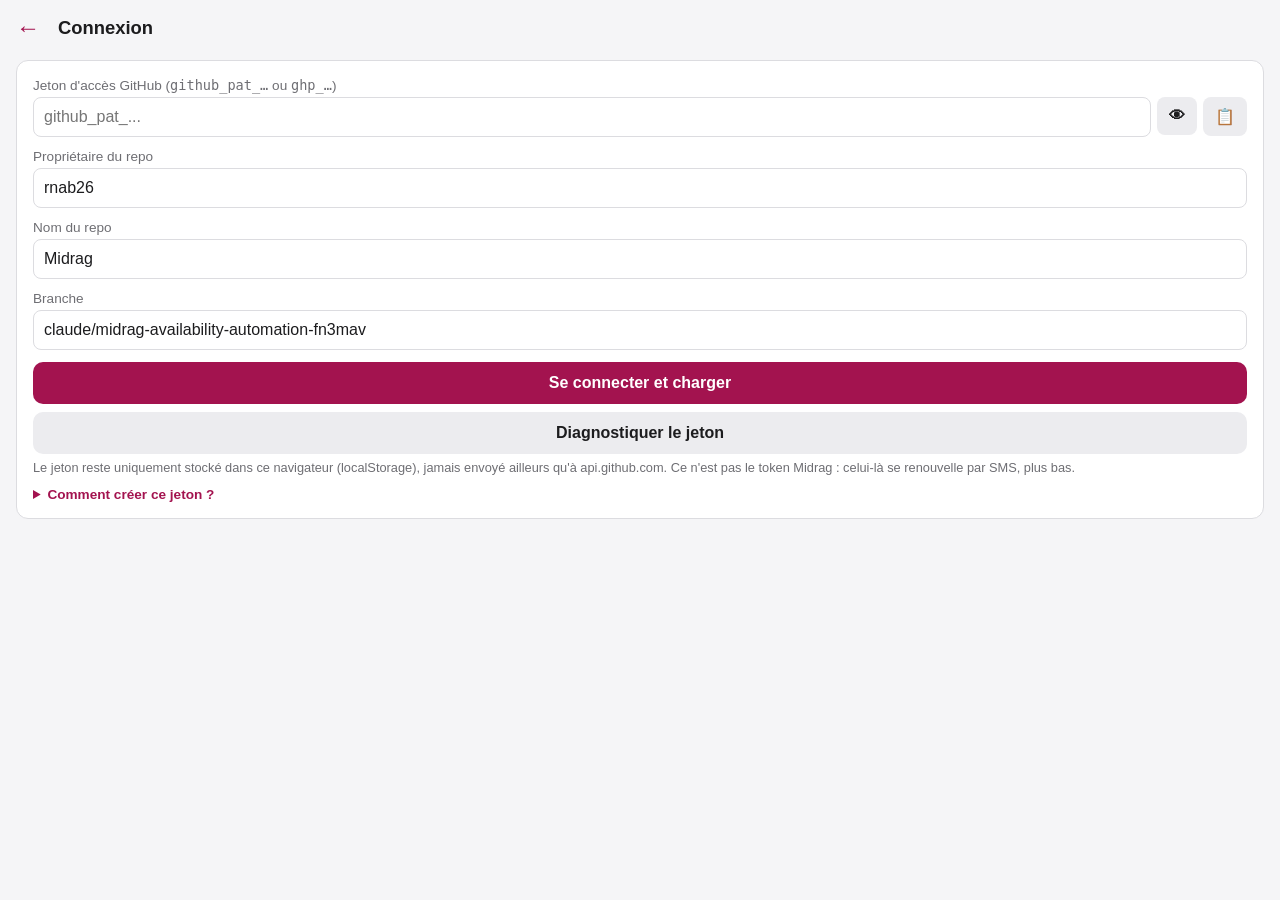
==== commit a4ae919f: "Page plus propre : menu ☰ avec panneaux, calendrier en blocs par jour La page affichait en permanenc" ====
--- a/docs/index.html
+++ b/docs/index.html
@@ -28,7 +28,7 @@
     background: var(--bg);
     color: var(--text);
     padding: 16px;
-    padding-bottom: 64px;
+    padding-bottom: 140px;
   }
   h1 {
     font-size: 1.3rem;
@@ -104,61 +104,81 @@
   .btn-primary:disabled, .btn-secondary:disabled {
     opacity: 0.5;
   }
+  /* --- Barre du haut, menu, panneaux --- */
+  .topbar {
+    position: sticky; top: 0; z-index: 20;
+    display: flex; align-items: center; gap: 12px;
+    margin: -16px -16px 12px; padding: 12px 16px;
+    background: var(--bg); border-bottom: 1px solid var(--border);
+  }
+  .topbar-title { font-weight: 700; font-size: 1.1rem; flex: 1; }
+  .menu-btn { position: relative; background: var(--card); border: 1px solid var(--border); color: var(--text); font-size: 1.3rem; line-height: 1; padding: 8px 12px; border-radius: 10px; }
+  .menu-btn .dot { display: none; position: absolute; top: 4px; right: 4px; width: 10px; height: 10px; border-radius: 50%; background: var(--err); border: 2px solid var(--bg); }
+  .menu-btn.alert .dot { display: block; }
+  .pill { font-size: 0.8rem; font-weight: 600; padding: 6px 12px; border-radius: 999px; background: #eceef0; color: var(--muted); }
+  .pill.ok { background: #e6f4ea; color: var(--ok); }
+  .pill.warn { background: #fff3d6; color: #8a5a00; }
+  .pill.err { background: #fbe9e7; color: var(--err); }
+  .backdrop { display: none; position: fixed; inset: 0; background: rgba(0,0,0,.4); z-index: 50; }
+  .backdrop.open { display: block; }
+  .drawer {
+    position: fixed; top: 0; bottom: 0; left: 0; z-index: 60;
+    width: min(82vw, 320px); background: var(--card); padding: 16px 12px;
+    display: flex; flex-direction: column; gap: 4px;
+    transform: translateX(-102%); transition: transform .2s ease; overflow-y: auto;
+  }
+  .drawer.open { transform: none; box-shadow: 4px 0 24px rgba(0,0,0,.2); }
+  .drawer-title { font-weight: 700; font-size: 1.1rem; padding: 4px 12px 12px; }
+  .drawer-item { width: 100%; text-align: left; background: none; color: var(--text); font-weight: 500; font-size: 1rem; padding: 14px 12px; border-radius: 10px; display: flex; justify-content: space-between; align-items: center; }
+  .drawer-item:active { background: #f0f0f3; }
+  .drawer-item .tag { font-size: 0.7rem; font-weight: 700; color: #fff; background: var(--err); border-radius: 999px; padding: 2px 8px; display: none; }
+  .drawer-item.alert .tag { display: inline-block; }
+  .panel { position: fixed; inset: 0; z-index: 40; background: var(--bg); overflow-y: auto; padding: 0 16px 48px; }
+  .panel[hidden] { display: none; }
+  .panel-head { position: sticky; top: 0; z-index: 1; background: var(--bg); display: flex; align-items: center; gap: 8px; padding: 12px 0; margin-bottom: 4px; }
+  .panel-head h2 { margin: 0; font-size: 1.15rem; }
+  .back-btn { background: none; color: var(--accent); font-size: 1.5rem; line-height: 1; padding: 4px 10px 4px 0; width: auto; }
+  .panel .card > h2 { display: none; }
+  .panel-empty { display: none; background: var(--card); border: 1px solid var(--border); border-radius: 12px; padding: 16px; color: var(--muted); font-size: 0.9rem; }
+  body:not(.connected) .panel:not([data-panel="auth"]) .panel-empty { display: block; }
+  .savebar { position: fixed; left: 0; right: 0; bottom: 0; z-index: 30; background: var(--bg); border-top: 1px solid var(--border); padding: 10px 16px calc(10px + env(safe-area-inset-bottom)); }
+  .savebar .status { margin: 0 0 8px; }
+  /* --- Calendrier : un bloc par jour, des compartiments côte à côte --- */
   .date-block {
-    border-top: 1px solid var(--border);
-    padding: 10px 4px;
-  }
-  .date-block.today { background: var(--today-bg); border-radius: 8px; }
-  .date-label {
-    font-weight: 600;
-    font-size: 0.9rem;
-    margin-bottom: 6px;
-  }
+    background: var(--card); border: 1px solid var(--border); border-radius: 14px;
+    padding: 12px; margin-bottom: 12px; box-shadow: 0 1px 3px rgba(0,0,0,.05);
+  }
+  .date-block.today { border-color: var(--accent); box-shadow: 0 0 0 2px var(--today-bg), 0 1px 3px rgba(0,0,0,.05); }
+  .date-head { display: flex; justify-content: space-between; align-items: center; gap: 8px; margin-bottom: 10px; }
+  .date-label { font-weight: 700; font-size: 0.95rem; }
   .date-label .badge-today {
-    display: inline-block;
-    font-size: 0.7rem;
-    font-weight: 700;
-    color: var(--accent);
-    margin-left: 4px;
-  }
+    display: inline-block; font-size: 0.65rem; font-weight: 700; color: #fff;
+    background: var(--accent); border-radius: 999px; padding: 2px 8px; margin-left: 6px; vertical-align: middle;
+  }
+  #schedule-card { background: none; border: none; padding: 0; margin-bottom: 8px; }
+  #schedule-card > h2 { margin-bottom: 6px; }
+  .slots { display: flex; flex-wrap: wrap; gap: 8px; }
   .slot-row {
-    display: flex;
-    flex-wrap: wrap;
-    align-items: center;
-    gap: 8px;
-    margin-bottom: 6px;
-  }
-  .slot-row select { margin-bottom: 0; padding: 8px; font-size: 0.85rem; flex: 1 1 150px; }
-  .slot-row .times { display: none; flex-direction: column; gap: 4px; flex: 1 1 190px; }
+    flex: 1 1 calc(50% - 4px); min-width: 0; display: flex; flex-direction: column; gap: 6px;
+    padding: 8px; background: #fafafb; border: 1px solid var(--border); border-left: 5px solid #c4c7cc; border-radius: 10px;
+  }
+  .slot-row.m-now { border-left-color: #2e9e5b; background: #f3fbf6; }
+  .slot-row.m-today { border-left-color: #e0a100; background: #fffaf0; }
+  .slot-row.m-tomorrow { border-left-color: #2f6fd6; background: #f3f7fe; }
+  .slot-row.m-unavailable { border-left-color: #8b9097; background: #f3f4f5; }
+  .slot-top { display: flex; align-items: center; gap: 2px; }
+  .slot-row select { margin-bottom: 0; padding: 7px 4px; font-size: 0.8rem; flex: 1; min-width: 0; }
+  .slot-row .times { display: none; flex-direction: column; gap: 6px; }
   .slot-row .times.active { display: flex; }
-  .slot-row .time-inputs { display: flex; gap: 6px; }
-  .slot-row .times input[type=time] { width: 100%; padding: 8px; margin-bottom: 0; font-size: 0.85rem; }
-  .full-day-label {
-    display: flex;
-    align-items: center;
-    gap: 6px;
-    font-size: 0.8rem;
-    color: var(--muted);
-  }
+  .slot-row .time-inputs { display: flex; flex-direction: column; gap: 4px; }
+  .slot-row .time-row { display: flex; align-items: center; gap: 6px; font-size: 0.75rem; color: var(--muted); }
+  .slot-row .time-row span { width: 14px; flex: none; }
+  .slot-row .times input[type=time] { flex: 1; width: 0; min-width: 0; padding: 6px 4px; margin-bottom: 0; font-size: 0.85rem; }
+  .full-day-label { display: flex; align-items: center; gap: 6px; font-size: 0.78rem; color: var(--muted); margin: 0; }
   .full-day-label input { width: auto; margin: 0; }
-  .remove-slot-btn {
-    background: none;
-    border: none;
-    color: var(--muted);
-    font-size: 1.1rem;
-    padding: 4px 8px;
-    width: auto;
-  }
+  .remove-slot-btn { background: none; color: var(--muted); font-size: 1rem; padding: 4px 6px; width: auto; }
   .remove-slot-btn:disabled { visibility: hidden; }
-  .add-slot-btn {
-    background: none;
-    border: 1px dashed var(--border);
-    color: var(--accent);
-    font-size: 0.8rem;
-    padding: 6px 10px;
-    width: auto;
-    border-radius: 8px;
-  }
+  .add-slot-btn { background: none; border: 1px dashed var(--accent); color: var(--accent); font-size: 0.8rem; padding: 6px 10px; width: auto; border-radius: 8px; white-space: nowrap; }
   .status {
     font-size: 0.9rem;
     margin-top: 10px;
@@ -201,10 +221,38 @@
 </head>
 <body>
 
-<h1>📅 Midrag — planning de disponibilité</h1>
-<div class="sub">Configure quand le bot doit te maintenir "disponible" automatiquement, jour par jour.</div>
-<button class="btn-secondary" id="install-btn" style="display:none;margin-bottom:16px;">📲 Installer l'application</button>
-
+<header class="topbar">
+  <button type="button" class="menu-btn" id="menu-btn" aria-label="Menu">☰<span class="dot"></span></button>
+  <div class="topbar-title">Midrag</div>
+  <button type="button" class="pill off" id="bot-pill">Non connecté</button>
+</header>
+
+<div class="backdrop" id="backdrop"></div>
+<nav class="drawer" id="drawer" aria-label="Menu">
+  <div class="drawer-title">Menu</div>
+  <button type="button" class="drawer-item" data-open="state">📊 État du bot <span class="tag">!</span></button>
+  <button type="button" class="drawer-item" data-open="token">🔑 Renouveler le token <span class="tag">!</span></button>
+  <button type="button" class="drawer-item" data-open="notify">🔔 Notifications</button>
+  <button type="button" class="drawer-item" data-open="settings">⚙️ Réglages</button>
+  <button type="button" class="drawer-item" data-open="auth">🔌 Connexion</button>
+  <button type="button" class="drawer-item" id="install-btn" style="display:none;">📲 Installer l'application</button>
+</nav>
+
+<div class="card" id="schedule-card" style="display:none;">
+  <h2>Calendrier de disponibilité</h2>
+  <div class="hint" style="margin-top:0;">Tu peux ajouter plusieurs créneaux sur une même journée (ex: 10h-14h puis 18h-21h) avec "+ Ajouter un créneau". En dehors des créneaux configurés, le bot ne touche à rien — Midrag applique alors sa propre expiration automatique (voir l'explication dans le chat).</div>
+  <div id="dates-list"></div>
+  <button class="btn-secondary" id="more-btn" style="margin-top:4px;">+ Voir 7 jours de plus</button>
+</div>
+
+<div class="savebar">
+  <div class="status js-status" id="status"></div>
+  <button class="btn-primary js-save" id="save-btn">Enregistrer le planning</button>
+</div>
+
+<section class="panel" id="panel-auth" data-panel="auth" hidden>
+  <div class="panel-head"><button type="button" class="back-btn" data-close aria-label="Retour">←</button><h2>Connexion</h2></div>
+  <div class="panel-empty">Connecte-toi d'abord : menu ☰ → Connexion.</div>
 <div class="card" id="auth-card">
   <h2>Connexion</h2>
   <label for="pat">Jeton d'accès GitHub (<code>github_pat_…</code> ou <code>ghp_…</code>)</label>
@@ -234,14 +282,26 @@
   </details>
 </div>
 
+</section>
+
+<section class="panel" id="panel-state" data-panel="state" hidden>
+  <div class="panel-head"><button type="button" class="back-btn" data-close aria-label="Retour">←</button><h2>État du bot</h2></div>
+  <div class="panel-empty">Connecte-toi d'abord : menu ☰ → Connexion.</div>
 <div class="card" id="state-card" style="display:none;">
   <h2>État du bot</h2>
   <div id="state-banner" class="banner" style="display:none;"></div>
   <div class="state-line"><span class="k">Dernière exécution</span><span class="v" id="state-run">…</span></div>
   <div class="state-line"><span class="k">Token Midrag</span><span class="v" id="state-token">…</span></div>
   <button class="btn-secondary" id="refresh-state-btn" style="margin-top:12px;">Rafraîchir l'état</button>
+  <button class="btn-secondary" id="run-btn" style="margin-top:8px;">Lancer une exécution maintenant</button>
+  <div class="status js-status"></div>
 </div>
 
+</section>
+
+<section class="panel" id="panel-token" data-panel="token" hidden>
+  <div class="panel-head"><button type="button" class="back-btn" data-close aria-label="Retour">←</button><h2>Renouveler le token</h2></div>
+  <div class="panel-empty">Connecte-toi d'abord : menu ☰ → Connexion.</div>
 <div class="card" id="token-card" style="display:none;">
   <h2>Renouveler le token Midrag</h2>
 
@@ -273,9 +333,14 @@
 
 </div>
 
+</section>
+
+<section class="panel" id="panel-notify" data-panel="notify" hidden>
+  <div class="panel-head"><button type="button" class="back-btn" data-close aria-label="Retour">←</button><h2>Notifications</h2></div>
+  <div class="panel-empty">Connecte-toi d'abord : menu ☰ → Connexion.</div>
 <div class="card" id="notify-card" style="display:none;">
   <h2>Notifications sur ce téléphone</h2>
-  <div class="hint" style="margin-top:0;">Reçois une notification quand le token Midrag doit être renouvelé (une par jour, à l'heure réglée plus bas, pendant les jours qui précèdent l'expiration) ou quand le bot est bloqué. Un seul appareil à la fois : le dernier sur lequel tu les actives.</div>
+  <div class="hint" style="margin-top:0;">Reçois une notification quand le token Midrag doit être renouvelé (une par jour, à l'heure réglée dans Réglages, pendant les jours qui précèdent l'expiration) ou quand le bot est bloqué. Un seul appareil à la fois : le dernier sur lequel tu les actives.</div>
   <div id="notify-off" style="display:none;">
     <button class="btn-primary" id="notify-enable-btn">Activer les notifications</button>
   </div>
@@ -287,13 +352,14 @@
   <div class="status" id="notify-status"></div>
 </div>
 
-<div class="card" id="schedule-card" style="display:none;">
-  <h2>Calendrier de disponibilité</h2>
-  <div class="hint" style="margin-top:0;">Tu peux ajouter plusieurs créneaux sur une même journée (ex: 10h-14h puis 18h-21h) avec "+ Ajouter un créneau". En dehors des créneaux configurés, le bot ne touche à rien — Midrag applique alors sa propre expiration automatique (voir l'explication dans le chat).</div>
-  <div id="dates-list"></div>
-  <button class="btn-secondary" id="more-btn" style="margin-top:12px;">+ Voir 7 jours de plus</button>
-
-  <label for="sector" style="margin-top:16px;">Secteur Midrag (sectorId)</label>
+</section>
+
+<section class="panel" id="panel-settings" data-panel="settings" hidden>
+  <div class="panel-head"><button type="button" class="back-btn" data-close aria-label="Retour">←</button><h2>Réglages</h2></div>
+  <div class="panel-empty">Connecte-toi d'abord : menu ☰ → Connexion.</div>
+<div class="card" id="settings-card" style="display:none;">
+  <h2>Réglages</h2>
+  <label for="sector">Secteur Midrag (sectorId)</label>
   <input type="number" id="sector" value="21">
 
   <label for="cadence">Fréquence de réactualisation</label>
@@ -338,7 +404,7 @@
     <option value="21">21h00</option>
     <option value="22">22h00</option>
   </select>
-  <div class="hint">Heure d'Israël. La notification ne part que si tu as activé les notifications plus haut.</div>
+  <div class="hint">Heure d'Israël. La notification ne part que si tu as activé les notifications (menu → Notifications).</div>
 
   <label for="planning-alert-days">Prévenir avant la fin du planning</label>
   <select id="planning-alert-days">
@@ -350,21 +416,20 @@
   </select>
   <div class="hint">Le planning est daté jour par jour : quand la dernière date est passée, le bot tourne sans rien repointer. Une issue s'ouvre à l'approche de cette date, et se referme dès que tu remets des créneaux. Un jour réglé sur « Pas disponible » compte comme configuré.</div>
 
-  <button class="btn-primary" id="save-btn">Enregistrer le planning</button>
-  <button class="btn-secondary" id="run-btn" style="margin-top:8px;">Lancer une exécution maintenant</button>
-
-  <div class="status" id="status"></div>
+  <button class="btn-primary js-save" id="save-btn-2">Enregistrer les réglages</button>
+  <div class="status js-status"></div>
 </div>
+</section>
 
 <script>
 const DAY_NAMES = ["Dimanche", "Lundi", "Mardi", "Mercredi", "Jeudi", "Vendredi", "Samedi"];
 const MONTH_NAMES = ["janvier", "février", "mars", "avril", "mai", "juin", "juillet", "août", "septembre", "octobre", "novembre", "décembre"];
 const MODES = [
-  { value: "", label: "— Ne rien faire —" },
-  { value: "now", label: "Disponible maintenant" },
-  { value: "today", label: "Disponible aujourd'hui" },
-  { value: "tomorrow", label: "Disponible demain" },
-  { value: "unavailable", label: "Pas disponible" },
+  { value: "", label: "Ne rien faire" },
+  { value: "now", label: "Dispo maintenant" },
+  { value: "today", label: "Dispo aujourd'hui" },
+  { value: "tomorrow", label: "Dispo demain" },
+  { value: "unavailable", label: "Pas dispo" },
 ];
 const CONFIG_PATH = "midrag_bot/config.yaml";
 const DEFAULT_ALERT_DAYS = "3";
@@ -375,12 +440,21 @@
 const EXTEND_DAYS = 7;
 
 const $ = (id) => document.getElementById(id);
-const statusEl = $("status");
 let visibleDates = [];
 
+let statusTimer = null;
 function setStatus(kind, msg) {
-  statusEl.className = "status show " + kind;
-  statusEl.textContent = msg;
+  document.querySelectorAll(".js-status").forEach((el) => {
+    el.className = "status js-status show " + kind;
+    el.textContent = msg;
+  });
+  // Un succès s'efface seul : la barre du bas ne doit pas rester encombrée.
+  clearTimeout(statusTimer);
+  if (kind === "ok") {
+    statusTimer = setTimeout(() => {
+      document.querySelectorAll(".js-status").forEach((el) => { el.className = "status js-status"; });
+    }, 6000);
+  }
 }
 
 function todayJerusalem() {
@@ -455,20 +529,22 @@
   const slot = document.createElement("div");
   slot.className = "slot-row";
   slot.innerHTML = `
-    <select class="mode-select">
-      ${MODES.map(m => `<option value="${m.value}">${m.label}</option>`).join("")}
-    </select>
+    <div class="slot-top">
+      <select class="mode-select">
+        ${MODES.map(m => `<option value="${m.value}">${m.label}</option>`).join("")}
+      </select>
+      <button type="button" class="remove-slot-btn" title="Supprimer ce créneau">✕</button>
+    </div>
     <div class="times">
+      <div class="time-inputs">
+        <label class="time-row"><span>De</span><input type="time" class="start-input" value="08:00"></label>
+        <label class="time-row"><span>À</span><input type="time" class="end-input" value="20:00"></label>
+      </div>
       <label class="full-day-label">
         <input type="checkbox" class="full-day-check">
         Toute la journée
       </label>
-      <div class="time-inputs">
-        <input type="time" class="start-input" value="08:00">
-        <input type="time" class="end-input" value="20:00">
-      </div>
     </div>
-    <button type="button" class="remove-slot-btn" title="Supprimer ce créneau">✕</button>
   `;
   slots.appendChild(slot);
 
@@ -478,8 +554,12 @@
   const timeInputs = slot.querySelector(".time-inputs");
   const removeBtn = slot.querySelector(".remove-slot-btn");
 
+  const tint = () => {
+    slot.className = "slot-row" + (select.value ? " m-" + select.value : "");
+  };
   select.addEventListener("change", () => {
     times.classList.toggle("active", select.value !== "");
+    tint();
   });
   fullDay.addEventListener("change", () => {
     timeInputs.style.display = fullDay.checked ? "none" : "flex";
@@ -494,6 +574,7 @@
     slot.querySelector(".start-input").value = data.start;
     slot.querySelector(".end-input").value = data.end;
     times.classList.add("active");
+    tint();
     const isFullDay = data.start === "00:00" && data.end === "23:59";
     fullDay.checked = isFullDay;
     timeInputs.style.display = isFullDay ? "none" : "flex";
@@ -509,9 +590,11 @@
   block.dataset.date = dateStr;
   const todayBadge = dateStr === todayJerusalem() ? '<span class="badge-today">AUJOURD\'HUI</span>' : "";
   block.innerHTML = `
-    <div class="date-label">${formatDateLabel(dateStr)}${todayBadge}</div>
+    <div class="date-head">
+      <div class="date-label">${formatDateLabel(dateStr)}${todayBadge}</div>
+      <button type="button" class="add-slot-btn">+ Créneau</button>
+    </div>
     <div class="slots"></div>
-    <button type="button" class="add-slot-btn">+ Ajouter un créneau</button>
   `;
   list.appendChild(block);
   addSlot(block, null);
@@ -728,10 +811,13 @@
     parseConfig(cfg.content);
     parseCadence(wf.content);
     $("schedule-card").style.display = "block";
+    $("settings-card").style.display = "block";
+    document.body.classList.add("connected");
+    closePanel();
     $("token-card").style.display = "block";
     renewInit();
     notifyInit();
-    setStatus("ok", "Planning actuel chargé.");
+    setStatus("ok", "Connecté ✔ — planning chargé.");
     refreshState();
     localStorage.setItem("midrag_pat", $("pat").value.trim());
     localStorage.setItem("midrag_owner", $("owner").value.trim());
@@ -744,7 +830,7 @@
 
 async function saveAll() {
   setStatus("pending", "Enregistrement…");
-  $("save-btn").disabled = true;
+  document.querySelectorAll(".js-save").forEach((b) => { b.disabled = true; });
   try {
     const cfg = await ghGet(CONFIG_PATH);
     await ghPut(CONFIG_PATH, buildConfigYaml(), cfg.sha, "Update schedule via config page");
@@ -758,7 +844,7 @@
   } catch (e) {
     setStatus("err", e.message);
   } finally {
-    $("save-btn").disabled = false;
+    document.querySelectorAll(".js-save").forEach((b) => { b.disabled = false; });
   }
 }
 
@@ -843,6 +929,7 @@
   $("state-card").style.display = "block";
   await syncTokenExpiry();
   renderTokenExpiry();
+  updatePill();
 
   try {
     const res = await fetch(
@@ -873,16 +960,18 @@
                             { cache: "no-store", headers: ghHeaders() });
     if (!res.ok) throw new Error(`${res.status}`);
     const alert = (await res.json()).find(i => i.title === ISSUE_TITLE && !i.pull_request);
+    botBlocked = !!alert;
     if (alert) {
       banner.style.display = "block";
       banner.innerHTML = "⚠️ <strong>Le bot ne maintient plus ta disponibilité.</strong> " +
-        `Touche « Renouveler le token » ci-dessous. <a href="${alert.html_url}" target="_blank" rel="noopener">Voir le détail</a>`;
+        `Menu ☰ → « Renouveler le token ». <a href="${alert.html_url}" target="_blank" rel="noopener">Voir le détail</a>`;
     } else {
       banner.style.display = "none";
     }
   } catch (e) {
     banner.style.display = "none";
   }
+  updatePill();
 }
 
 // ---------------------------------------------------------------------------
@@ -1111,6 +1200,7 @@
     showRenewStep("start");
     await syncTokenExpiry();
     renderTokenExpiry();
+    updatePill();
     setTokenStatus("ok", "Token renouvelé ✔ — test du bot en cours…");
     const test = await fetch(`${apiBase()}/actions/workflows/midrag-availability.yml/dispatches`, {
       method: "POST",
@@ -1328,6 +1418,58 @@
   }
 }
 
+// ---------------------------------------------------------------------------
+// Menu ☰ et panneaux : la page principale ne montre que le calendrier ; la
+// connexion, l'état du bot, le renouvellement du token, les notifications et
+// les réglages vivent chacun dans leur panneau, ouvert depuis le menu. Le
+// bouton « retour » d'Android referme le panneau (historique du navigateur).
+// ---------------------------------------------------------------------------
+let botBlocked = false;
+
+function openDrawer() { $("drawer").classList.add("open"); $("backdrop").classList.add("open"); }
+function closeDrawer() { $("drawer").classList.remove("open"); $("backdrop").classList.remove("open"); }
+
+function openPanel(name, push = true) {
+  closeDrawer();
+  document.querySelectorAll(".panel").forEach((p) => { p.hidden = p.dataset.panel !== name; });
+  document.body.style.overflow = "hidden";
+  if (push) history.pushState({ panel: name }, "");
+  if (name === "state" && document.body.classList.contains("connected")) refreshState();
+}
+
+function closePanel(fromHistory = false) {
+  const wasOpen = [...document.querySelectorAll(".panel")].some((p) => !p.hidden);
+  document.querySelectorAll(".panel").forEach((p) => { p.hidden = true; });
+  document.body.style.overflow = "";
+  if (!fromHistory && wasOpen && history.state && history.state.panel) history.back();
+}
+
+function updatePill() {
+  const pill = $("bot-pill");
+  let kind = "off", text = "Non connecté", needsToken = false;
+  if (document.body.classList.contains("connected")) {
+    const stored = localStorage.getItem("midrag_token_exp");
+    const days = stored ? (new Date(stored).getTime() - Date.now()) / 86400000 : null;
+    const alertDays = Number($("alert-days").value || DEFAULT_ALERT_DAYS);
+    if (botBlocked || (days !== null && days < 0)) { kind = "err"; text = "⚠️ Bot bloqué"; needsToken = true; }
+    else if (days !== null && days <= alertDays) { kind = "warn"; text = "🔑 Token à renouveler"; needsToken = true; }
+    else { kind = "ok"; text = "✔ Bot actif"; }
+  }
+  pill.className = "pill " + kind;
+  pill.textContent = text;
+  $("menu-btn").classList.toggle("alert", needsToken);
+  document.querySelectorAll('.drawer-item[data-open="state"], .drawer-item[data-open="token"]')
+    .forEach((el) => el.classList.toggle("alert", needsToken));
+}
+
+$("menu-btn").addEventListener("click", openDrawer);
+$("backdrop").addEventListener("click", closeDrawer);
+$("bot-pill").addEventListener("click", () => openPanel(document.body.classList.contains("connected") ? "state" : "auth"));
+document.querySelectorAll("[data-open]").forEach((el) => el.addEventListener("click", () => openPanel(el.dataset.open)));
+document.querySelectorAll("[data-close]").forEach((el) => el.addEventListener("click", () => closePanel()));
+window.addEventListener("popstate", () => closePanel(true));
+$("install-btn").addEventListener("click", closeDrawer);
+
 appendDates(INITIAL_DAYS);
 
 const savedPat = localStorage.getItem("midrag_pat");
@@ -1341,10 +1483,11 @@
 
 renderPatWarning();
 $("pat").addEventListener("input", renderPatWarning);
+if (!savedPat) openPanel("auth", false);
 
 $("connect-btn").addEventListener("click", loadAll);
 $("diag-btn").addEventListener("click", diagnosePat);
-$("save-btn").addEventListener("click", saveAll);
+document.querySelectorAll(".js-save").forEach((b) => b.addEventListener("click", saveAll));
 $("run-btn").addEventListener("click", runNow);
 $("more-btn").addEventListener("click", () => appendDates(EXTEND_DAYS));
 $("refresh-state-btn").addEventListener("click", refreshState);
